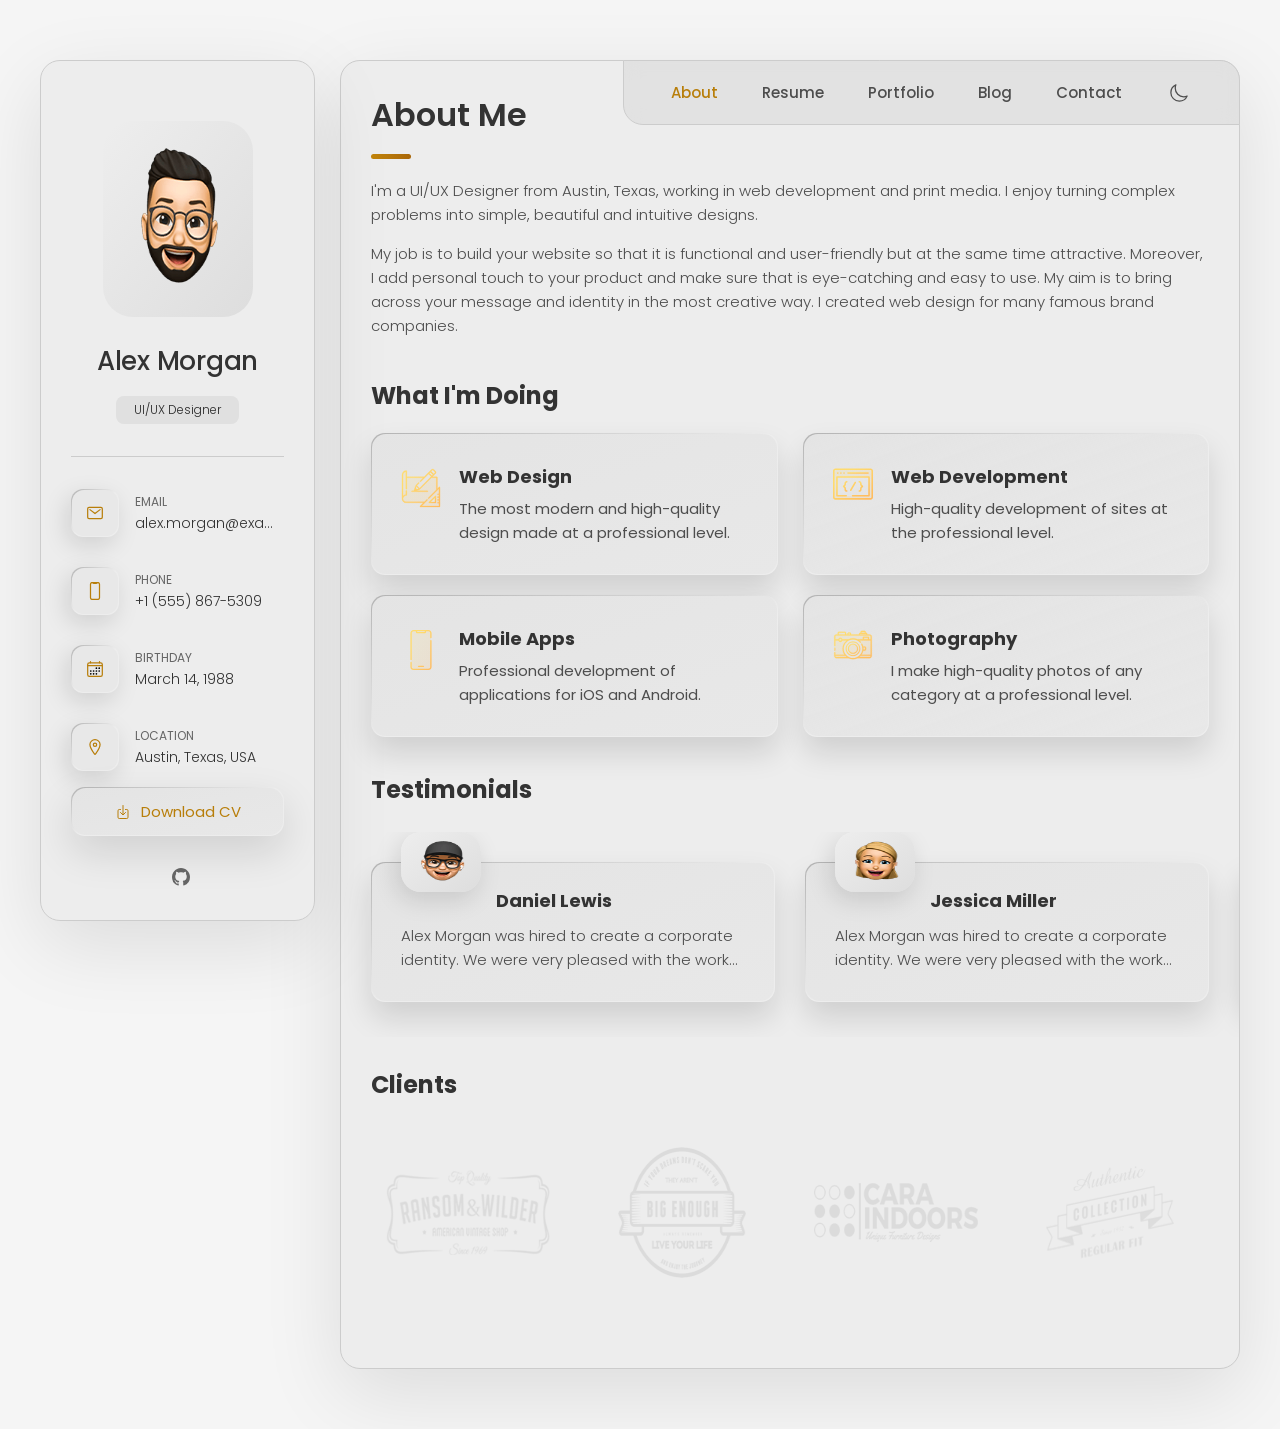
==== index.html @ c0858f61 "Merge remote-tracking branch 'origin/main' into integrate-30 # Conflicts: #	index.html" ====
<!DOCTYPE html>
<html lang="en">

<head>
  <meta charset="UTF-8">
  <meta http-equiv="X-UA-Compatible" content="IE=edge">
  <meta name="viewport" content="width=device-width, initial-scale=1.0">
  <title>Alex Morgan — UI/UX Designer | Portfolio</title>

  <!-- SEO -->
  <meta name="description" content="Alex Morgan is a UI/UX Designer from Austin, Texas, crafting beautiful, intuitive web experiences and print media.">
  <meta name="author" content="Alex Morgan">
  <link rel="canonical" href="https://specstraai.github.io/vcard-portfolio/">

  <!-- Theme color (dark / light) -->
  <meta name="theme-color" content="#121212" media="(prefers-color-scheme: dark)">
  <meta name="theme-color" content="#f5f5f5" media="(prefers-color-scheme: light)">

  <!-- Open Graph -->
  <meta property="og:type" content="website">
  <meta property="og:url" content="https://specstraai.github.io/vcard-portfolio/">
  <meta property="og:title" content="Alex Morgan — UI/UX Designer | Portfolio">
  <meta property="og:description" content="Alex Morgan is a UI/UX Designer from Austin, Texas, crafting beautiful, intuitive web experiences and print media.">
  <meta property="og:image" content="https://specstraai.github.io/vcard-portfolio/assets/images/my-avatar.png">
  <meta property="og:image:width" content="200">
  <meta property="og:image:height" content="196">

  <!-- Twitter Card -->
  <meta name="twitter:card" content="summary">
  <meta name="twitter:title" content="Alex Morgan — UI/UX Designer | Portfolio">
  <meta name="twitter:description" content="Alex Morgan is a UI/UX Designer from Austin, Texas, crafting beautiful, intuitive web experiences and print media.">
  <meta name="twitter:image" content="https://specstraai.github.io/vcard-portfolio/assets/images/my-avatar.png">

  <!--
    - favicon
  -->
  <link rel="icon" href="./assets/images/logo.svg" type="image/svg+xml">
  <link rel="shortcut icon" href="./assets/images/logo.ico" type="image/x-icon">

  <!--
    - custom css link
  -->
  <link rel="stylesheet" href="./assets/css/style.css">

  <!--
    - google font link
  -->
  <link rel="preconnect" href="https://fonts.googleapis.com">
  <link rel="preconnect" href="https://fonts.gstatic.com" crossorigin>
  <link href="https://fonts.googleapis.com/css2?family=Poppins:wght@300;400;500;600&display=swap" rel="stylesheet">

  <script>
    (function () {
      var stored = localStorage.getItem('theme');
      var theme = stored || (window.matchMedia('(prefers-color-scheme: light)').matches ? 'light' : 'dark');
      if (theme === 'light') document.documentElement.dataset.theme = 'light';
    })();
  </script>

  <!-- JSON-LD Person schema -->
  <script type="application/ld+json">
  {
    "@context": "https://schema.org",
    "@type": "Person",
    "name": "Alex Morgan",
    "jobTitle": "UI/UX Designer",
    "email": "alex.morgan@example.com",
    "telephone": "+15558675309",
    "url": "https://specstraai.github.io/vcard-portfolio/",
    "image": "https://specstraai.github.io/vcard-portfolio/assets/images/my-avatar.png",
    "address": {
      "@type": "PostalAddress",
      "addressLocality": "Austin",
      "addressRegion": "TX",
      "addressCountry": "US"
    }
  }
  </script>
</head>

<body>

  <!--
    - #MAIN
  -->

  <main>

    <!--
      - #SIDEBAR
    -->

    <aside class="sidebar" data-sidebar>

      <div class="sidebar-info">

        <figure class="avatar-box">
          <img src="./assets/images/my-avatar.png" alt="Alex Morgan" width="200" height="196">
        </figure>

        <div class="info-content">
          <h1 class="name" title="Alex Morgan">Alex Morgan</h1>

          <p class="title">UI/UX Designer</p>
        </div>

        <button class="info_more-btn" data-sidebar-btn>
          <span>Show Contacts</span>

          <svg class="icon" viewBox="0 0 512 512" aria-hidden="true" focusable="false"><path fill="none" stroke="currentColor" stroke-linecap="round" stroke-linejoin="round" d="M112 184l144 144 144-144"/></svg>
        </button>

      </div>

      <div class="sidebar-info_more">

        <div class="separator"></div>

        <ul class="contacts-list">

          <li class="contact-item">

            <div class="icon-box">
              <svg class="icon" viewBox="0 0 512 512" aria-hidden="true" focusable="false"><rect x="48" y="96" width="416" height="320" rx="40" ry="40" fill="none" stroke="currentColor" stroke-linecap="round" stroke-linejoin="round"/><path fill="none" stroke="currentColor" stroke-linecap="round" stroke-linejoin="round" d="M112 160l144 112 144-112"/></svg>
            </div>

            <div class="contact-info">
              <p class="contact-title">Email</p>

              <a href="mailto:alex.morgan@example.com" class="contact-link">alex.morgan@example.com</a>
            </div>

          </li>

          <li class="contact-item">

            <div class="icon-box">
              <svg class="icon" viewBox="0 0 512 512" aria-hidden="true" focusable="false"><rect x="128" y="16" width="256" height="480" rx="48" ry="48" fill="none" stroke="currentColor" stroke-linecap="round" stroke-linejoin="round"/><path d="M176 16h24a8 8 0 018 8h0a16 16 0 0016 16h64a16 16 0 0016-16h0a8 8 0 018-8h24" fill="none" stroke="currentColor" stroke-linecap="round" stroke-linejoin="round"/></svg>
            </div>

            <div class="contact-info">
              <p class="contact-title">Phone</p>

              <a href="tel:+15558675309" class="contact-link">+1 (555) 867-5309</a>
            </div>

          </li>

          <li class="contact-item">

            <div class="icon-box">
              <svg class="icon" viewBox="0 0 512 512" aria-hidden="true" focusable="false"><rect fill="none" stroke="currentColor" stroke-linejoin="round" x="48" y="80" width="416" height="384" rx="48"/><circle cx="296" cy="232" r="24"/><circle cx="376" cy="232" r="24"/><circle cx="296" cy="312" r="24"/><circle cx="376" cy="312" r="24"/><circle cx="136" cy="312" r="24"/><circle cx="216" cy="312" r="24"/><circle cx="136" cy="392" r="24"/><circle cx="216" cy="392" r="24"/><circle cx="296" cy="392" r="24"/><path fill="none" stroke="currentColor" stroke-linejoin="round" stroke-linecap="round" d="M128 48v32M384 48v32"/><path fill="none" stroke="currentColor" stroke-linejoin="round" d="M464 160H48"/></svg>
            </div>

            <div class="contact-info">
              <p class="contact-title">Birthday</p>

              <time datetime="1988-03-14">March 14, 1988</time>
            </div>

          </li>

          <li class="contact-item">

            <div class="icon-box">
              <svg class="icon" viewBox="0 0 512 512" aria-hidden="true" focusable="false"><path d="M256 48c-79.5 0-144 61.39-144 137 0 87 96 224.87 131.25 272.49a15.77 15.77 0 0025.5 0C304 409.89 400 272.07 400 185c0-75.61-64.5-137-144-137z" fill="none" stroke="currentColor" stroke-linecap="round" stroke-linejoin="round"/><circle cx="256" cy="192" r="48" fill="none" stroke="currentColor" stroke-linecap="round" stroke-linejoin="round"/></svg>
            </div>

            <div class="contact-info">
              <p class="contact-title">Location</p>

              <address>Austin, Texas, USA</address>
            </div>

          </li>

        </ul>

        <a href="assets/cv.pdf" download class="cv-btn">
          <svg class="icon" viewBox="0 0 512 512" aria-hidden="true" focusable="false"><path d="M336 176h40a40 40 0 0140 40v208a40 40 0 01-40 40H136a40 40 0 01-40-40V216a40 40 0 0140-40h40" fill="none" stroke="currentColor" stroke-linecap="round" stroke-linejoin="round"/><path fill="none" stroke="currentColor" stroke-linecap="round" stroke-linejoin="round" d="M176 272l80 80 80-80M256 48v288"/></svg>
          <span>Download CV</span>
        </a>

        <div class="separator"></div>

        <ul class="social-list">

          <li class="social-item">
            <a href="https://github.com/SpecstraAI" class="social-link"
               aria-label="GitHub" target="_blank" rel="noopener noreferrer">
              <svg class="icon" viewBox="0 0 16 16" aria-hidden="true" focusable="false"><path fill="currentColor" d="M8 0c4.42 0 8 3.58 8 8a8.013 8.013 0 0 1-5.45 7.59c-.4.08-.55-.17-.55-.38 0-.27.01-1.13.01-2.2 0-.75-.25-1.23-.54-1.48 1.78-.2 3.65-.88 3.65-3.95 0-.88-.31-1.59-.82-2.15.08-.2.36-1.02-.08-2.12 0 0-.67-.22-2.2.82-.64-.18-1.32-.27-2-.27-.68 0-1.36.09-2 .27-1.53-1.03-2.2-.82-2.2-.82-.44 1.1-.16 1.92-.08 2.12-.51.56-.82 1.28-.82 2.15 0 3.06 1.86 3.75 3.64 3.95-.23.2-.44.55-.51 1.07-.46.21-1.61.55-2.33-.66-.15-.24-.6-.83-1.23-.82-.67.01-.27.38.01.53.34.19.73.9.82 1.13.16.45.68 1.31 2.69.94 0 .67.01 1.3.01 1.49 0 .21-.15.45-.55.38A7.995 7.995 0 0 1 0 8c0-4.42 3.58-8 8-8Z"/></svg>
            </a>
          </li>

        </ul>

      </div>

    </aside>





    <!--
      - #main-content
    -->

    <div class="main-content">

      <!--
        - #NAVBAR
      -->

      <nav class="navbar">

        <ul class="navbar-list">

          <li class="navbar-item">
            <button class="navbar-link  active" data-nav-link>About</button>
          </li>

          <li class="navbar-item">
            <button class="navbar-link" data-nav-link>Resume</button>
          </li>

          <li class="navbar-item">
            <button class="navbar-link" data-nav-link>Portfolio</button>
          </li>

          <li class="navbar-item">
            <button class="navbar-link" data-nav-link>Blog</button>
          </li>

          <li class="navbar-item">
            <button class="navbar-link" data-nav-link>Contact</button>
          </li>

          <li class="navbar-item">
            <button class="theme-btn" data-theme-btn aria-label="Toggle light/dark theme">
              <svg class="icon theme-icon theme-icon--sun" viewBox="0 0 512 512" aria-hidden="true" focusable="false"><path fill="none" stroke="currentColor" stroke-linecap="round" stroke-miterlimit="10" d="M256 48v48M256 416v48M403.08 108.92l-33.94 33.94M142.86 369.14l-33.94 33.94M464 256h-48M96 256H48M403.08 403.08l-33.94-33.94M142.86 142.86l-33.94-33.94"/><circle cx="256" cy="256" r="80" fill="none" stroke="currentColor" stroke-linecap="round" stroke-miterlimit="10"/></svg>
              <svg class="icon theme-icon theme-icon--moon" viewBox="0 0 512 512" aria-hidden="true" focusable="false"><path d="M160 136c0-30.62 4.51-61.61 16-88C99.57 81.27 48 159.32 48 248c0 119.29 96.71 216 216 216 88.68 0 166.73-51.57 200-128-26.39 11.49-57.38 16-88 16-119.29 0-216-96.71-216-216z" fill="none" stroke="currentColor" stroke-linecap="round" stroke-linejoin="round"/></svg>
            </button>
          </li>

        </ul>

      </nav>





      <!--
        - #ABOUT
      -->

      <article class="about  active" data-page="about">

        <header>
          <h2 class="h2 article-title">About me</h2>
        </header>

        <section class="about-text">
          <p>
            I'm a UI/UX Designer from Austin, Texas, working in web development and print media.
            I enjoy
            turning complex problems into simple, beautiful and intuitive designs.
          </p>

          <p>
            My job is to build your website so that it is functional and user-friendly but at the same time attractive.
            Moreover, I
            add personal touch to your product and make sure that is eye-catching and easy to use. My aim is to bring
            across your
            message and identity in the most creative way. I created web design for many famous brand companies.
          </p>
        </section>


        <!--
          - service
        -->

        <section class="service">

          <h3 class="h3 service-title">What i'm doing</h3>

          <ul class="service-list">

            <li class="service-item">

              <div class="service-icon-box">
                <img src="./assets/images/icon-design.svg" alt="design icon" width="40" height="40">
              </div>

              <div class="service-content-box">
                <h4 class="h4 service-item-title">Web design</h4>

                <p class="service-item-text">
                  The most modern and high-quality design made at a professional level.
                </p>
              </div>

            </li>

            <li class="service-item">

              <div class="service-icon-box">
                <img src="./assets/images/icon-dev.svg" alt="Web development icon" width="40" height="32">
              </div>

              <div class="service-content-box">
                <h4 class="h4 service-item-title">Web development</h4>

                <p class="service-item-text">
                  High-quality development of sites at the professional level.
                </p>
              </div>

            </li>

            <li class="service-item">

              <div class="service-icon-box">
                <img src="./assets/images/icon-app.svg" alt="mobile app icon" width="40" height="40">
              </div>

              <div class="service-content-box">
                <h4 class="h4 service-item-title">Mobile apps</h4>

                <p class="service-item-text">
                  Professional development of applications for iOS and Android.
                </p>
              </div>

            </li>

            <li class="service-item">

              <div class="service-icon-box">
                <img src="./assets/images/icon-photo.svg" alt="camera icon" width="40" height="30">
              </div>

              <div class="service-content-box">
                <h4 class="h4 service-item-title">Photography</h4>

                <p class="service-item-text">
                  I make high-quality photos of any category at a professional level.
                </p>
              </div>

            </li>

          </ul>

        </section>


        <!--
          - testimonials
        -->

        <section class="testimonials">

          <h3 class="h3 testimonials-title">Testimonials</h3>

          <ul class="testimonials-list has-scrollbar">

            <li class="testimonials-item">
              <button type="button" class="content-card" data-testimonials-item>

                <figure class="testimonials-avatar-box">
                  <img src="./assets/images/avatar-1.png" alt="Daniel lewis" width="60" height="60" data-testimonials-avatar>
                </figure>

                <h4 class="h4 testimonials-item-title" data-testimonials-title>Daniel lewis</h4>

                <div class="testimonials-text" data-testimonials-text>
                  <p>
                    Alex Morgan was hired to create a corporate identity. We were very pleased with the work done. She has a
                    lot of experience
                    and is very concerned about the needs of client. Lorem ipsum dolor sit amet, ullamcous cididt
                    consectetur adipiscing
                    elit, seds do et eiusmod tempor incididunt ut laborels dolore magnarels alia.
                  </p>
                </div>

              </button>
            </li>

            <li class="testimonials-item">
              <button type="button" class="content-card" data-testimonials-item>

                <figure class="testimonials-avatar-box">
                  <img src="./assets/images/avatar-2.png" alt="Jessica miller" width="60" height="60" data-testimonials-avatar>
                </figure>

                <h4 class="h4 testimonials-item-title" data-testimonials-title>Jessica miller</h4>

                <div class="testimonials-text" data-testimonials-text>
                  <p>
                    Alex Morgan was hired to create a corporate identity. We were very pleased with the work done. She has a
                    lot of experience
                    and is very concerned about the needs of client. Lorem ipsum dolor sit amet, ullamcous cididt
                    consectetur adipiscing
                    elit, seds do et eiusmod tempor incididunt ut laborels dolore magnarels alia.
                  </p>
                </div>

              </button>
            </li>

            <li class="testimonials-item">
              <button type="button" class="content-card" data-testimonials-item>

                <figure class="testimonials-avatar-box">
                  <img src="./assets/images/avatar-3.png" alt="Emily evans" width="60" height="60" data-testimonials-avatar>
                </figure>

                <h4 class="h4 testimonials-item-title" data-testimonials-title>Emily evans</h4>

                <div class="testimonials-text" data-testimonials-text>
                  <p>
                    Alex Morgan was hired to create a corporate identity. We were very pleased with the work done. She has a
                    lot of experience
                    and is very concerned about the needs of client. Lorem ipsum dolor sit amet, ullamcous cididt
                    consectetur adipiscing
                    elit, seds do et eiusmod tempor incididunt ut laborels dolore magnarels alia.
                  </p>
                </div>

              </button>
            </li>

            <li class="testimonials-item">
              <button type="button" class="content-card" data-testimonials-item>

                <figure class="testimonials-avatar-box">
                  <img src="./assets/images/avatar-4.png" alt="Henry william" width="60" height="60" data-testimonials-avatar>
                </figure>

                <h4 class="h4 testimonials-item-title" data-testimonials-title>Henry william</h4>

                <div class="testimonials-text" data-testimonials-text>
                  <p>
                    Alex Morgan was hired to create a corporate identity. We were very pleased with the work done. She has a
                    lot of experience
                    and is very concerned about the needs of client. Lorem ipsum dolor sit amet, ullamcous cididt
                    consectetur adipiscing
                    elit, seds do et eiusmod tempor incididunt ut laborels dolore magnarels alia.
                  </p>
                </div>

              </button>
            </li>

          </ul>

        </section>


        <!--
          - testimonials modal
        -->

        <div class="modal-container" data-modal-container role="dialog" aria-modal="true" aria-labelledby="modal-label">

          <div class="overlay" data-overlay></div>

          <section class="testimonials-modal">

            <button class="modal-close-btn" data-modal-close-btn aria-label="Close modal">
              <svg class="icon" viewBox="0 0 512 512" aria-hidden="true" focusable="false"><path fill="none" stroke="currentColor" stroke-linecap="round" stroke-linejoin="round" d="M368 368L144 144M368 144L144 368"/></svg>
            </button>

            <div class="modal-img-wrapper">
              <figure class="modal-avatar-box">
                <img src="./assets/images/avatar-1.png" alt="Daniel lewis" width="80" height="80" data-modal-img>
              </figure>

              <img src="./assets/images/icon-quote.svg" alt="quote icon" width="34" height="23">
            </div>

            <div class="modal-content">

              <h4 class="h3 modal-title" id="modal-label" data-modal-title>Daniel lewis</h4>

              <time datetime="2021-06-14">14 June, 2021</time>

              <div data-modal-text>
                <p>
                  Alex Morgan was hired to create a corporate identity. We were very pleased with the work done. She has a
                  lot of experience
                  and is very concerned about the needs of client. Lorem ipsum dolor sit amet, ullamcous cididt
                  consectetur adipiscing
                  elit, seds do et eiusmod tempor incididunt ut laborels dolore magnarels alia.
                </p>
              </div>

            </div>

          </section>

        </div>


        <!--
          - clients
        -->

        <section class="clients">

          <h3 class="h3 clients-title">Clients</h3>

          <ul class="clients-list has-scrollbar">

            <li class="clients-item">
              <img src="./assets/images/logo-1-color.png" alt="" aria-hidden="true" width="209" height="131">
            </li>

            <li class="clients-item">
              <img src="./assets/images/logo-2-color.png" alt="" aria-hidden="true" width="209" height="131">
            </li>

            <li class="clients-item">
              <img src="./assets/images/logo-3-color.png" alt="" aria-hidden="true" width="209" height="131">
            </li>

            <li class="clients-item">
              <img src="./assets/images/logo-4-color.png" alt="" aria-hidden="true" width="209" height="131">
            </li>

            <li class="clients-item">
              <img src="./assets/images/logo-5-color.png" alt="" aria-hidden="true" width="209" height="131">
            </li>

            <li class="clients-item">
              <img src="./assets/images/logo-6-color.png" alt="" aria-hidden="true" width="209" height="131">
            </li>

          </ul>

        </section>

      </article>





      <!--
        - #RESUME
      -->

      <article class="resume" data-page="resume">

        <header>
          <h2 class="h2 article-title">Resume</h2>
        </header>

        <section class="timeline">

          <div class="title-wrapper">
            <div class="icon-box">
              <svg class="icon" viewBox="0 0 512 512" aria-hidden="true" focusable="false"><path d="M256 160c16-63.16 76.43-95.41 208-96a15.94 15.94 0 0116 16v288a16 16 0 01-16 16c-128 0-177.45 25.81-208 64-30.37-38-80-64-208-64-9.88 0-16-8.05-16-17.93V80a15.94 15.94 0 0116-16c131.57.59 192 32.84 208 96zM256 160v288" fill="none" stroke="currentColor" stroke-linecap="round" stroke-linejoin="round"/></svg>
            </div>

            <h3 class="h3">Education</h3>
          </div>

          <ol class="timeline-list">

            <li class="timeline-item">

              <h4 class="h4 timeline-item-title">University school of the arts</h4>

              <span>2007 — 2008</span>

              <p class="timeline-text">
                Nemo enims ipsam voluptatem, blanditiis praesentium voluptum delenit atque corrupti, quos dolores et
                quas molestias
                exceptur.
              </p>

            </li>

            <li class="timeline-item">

              <h4 class="h4 timeline-item-title">New york academy of art</h4>

              <span>2006 — 2007</span>

              <p class="timeline-text">
                Ratione voluptatem sequi nesciunt, facere quisquams facere menda ossimus, omnis voluptas assumenda est
                omnis..
              </p>

            </li>

            <li class="timeline-item">

              <h4 class="h4 timeline-item-title">High school of art and design</h4>

              <span>2002 — 2004</span>

              <p class="timeline-text">
                Duis aute irure dolor in reprehenderit in voluptate, quila voluptas mag odit aut fugit, sed consequuntur
                magni dolores
                eos.
              </p>

            </li>

          </ol>

        </section>

        <section class="timeline">

          <div class="title-wrapper">
            <div class="icon-box">
              <svg class="icon" viewBox="0 0 512 512" aria-hidden="true" focusable="false"><path d="M256 160c16-63.16 76.43-95.41 208-96a15.94 15.94 0 0116 16v288a16 16 0 01-16 16c-128 0-177.45 25.81-208 64-30.37-38-80-64-208-64-9.88 0-16-8.05-16-17.93V80a15.94 15.94 0 0116-16c131.57.59 192 32.84 208 96zM256 160v288" fill="none" stroke="currentColor" stroke-linecap="round" stroke-linejoin="round"/></svg>
            </div>

            <h3 class="h3">Experience</h3>
          </div>

          <ol class="timeline-list">

            <li class="timeline-item">

              <h4 class="h4 timeline-item-title">Creative director</h4>

              <span>2015 — Present</span>

              <p class="timeline-text">
                Nemo enim ipsam voluptatem blanditiis praesentium voluptum delenit atque corrupti, quos dolores et qvuas
                molestias
                exceptur.
              </p>

            </li>

            <li class="timeline-item">

              <h4 class="h4 timeline-item-title">Art director</h4>

              <span>2013 — 2015</span>

              <p class="timeline-text">
                Nemo enims ipsam voluptatem, blanditiis praesentium voluptum delenit atque corrupti, quos dolores et
                quas molestias
                exceptur.
              </p>

            </li>

            <li class="timeline-item">

              <h4 class="h4 timeline-item-title">Web designer</h4>

              <span>2010 — 2013</span>

              <p class="timeline-text">
                Nemo enims ipsam voluptatem, blanditiis praesentium voluptum delenit atque corrupti, quos dolores et
                quas molestias
                exceptur.
              </p>

            </li>

          </ol>

        </section>

        <section class="skill">

          <h3 class="h3 skills-title">My skills</h3>

          <ul class="skills-list content-card">

            <li class="skills-item">

              <div class="title-wrapper">
                <h5 class="h5">Web design</h5>
                <data value="80">80%</data>
              </div>

              <div class="skill-progress-bg">
                <div class="skill-progress-fill" style="width: 80%;"></div>
              </div>

            </li>

            <li class="skills-item">

              <div class="title-wrapper">
                <h5 class="h5">Graphic design</h5>
                <data value="70">70%</data>
              </div>

              <div class="skill-progress-bg">
                <div class="skill-progress-fill" style="width: 70%;"></div>
              </div>

            </li>

            <li class="skills-item">

              <div class="title-wrapper">
                <h5 class="h5">Branding</h5>
                <data value="90">90%</data>
              </div>

              <div class="skill-progress-bg">
                <div class="skill-progress-fill" style="width: 90%;"></div>
              </div>

            </li>

            <li class="skills-item">

              <div class="title-wrapper">
                <h5 class="h5">WordPress</h5>
                <data value="50">50%</data>
              </div>

              <div class="skill-progress-bg">
                <div class="skill-progress-fill" style="width: 50%;"></div>
              </div>

            </li>

          </ul>

        </section>

      </article>





      <!--
        - #PORTFOLIO
      -->

      <article class="portfolio" data-page="portfolio">

        <header>
          <h2 class="h2 article-title">Portfolio</h2>
        </header>

        <section class="projects">

          <ul class="filter-list">

            <li class="filter-item">
              <button class="active" data-filter-btn>All</button>
            </li>

            <li class="filter-item">
              <button data-filter-btn>Web design</button>
            </li>

            <li class="filter-item">
              <button data-filter-btn>Applications</button>
            </li>

            <li class="filter-item">
              <button data-filter-btn>Web development</button>
            </li>

          </ul>

          <div class="filter-select-box">

            <button class="filter-select" data-select>

              <div class="select-value" data-selecct-value>Select category</div>

              <div class="select-icon">
                <svg class="icon" viewBox="0 0 512 512" aria-hidden="true" focusable="false"><path fill="none" stroke="currentColor" stroke-linecap="round" stroke-linejoin="round" d="M112 184l144 144 144-144"/></svg>
              </div>

            </button>

            <ul class="select-list">

              <li class="select-item">
                <button data-select-item>All</button>
              </li>

              <li class="select-item">
                <button data-select-item>Web design</button>
              </li>

              <li class="select-item">
                <button data-select-item>Applications</button>
              </li>

              <li class="select-item">
                <button data-select-item>Web development</button>
              </li>

            </ul>

          </div>

          <ul class="project-list">

            <li class="project-item  active" data-filter-item data-category="web development">
              <a href="./assets/images/project-1.jpg" target="_blank" rel="noopener noreferrer">

                <figure class="project-img">
                  <div class="project-item-icon-box">
                    <svg class="icon" viewBox="0 0 512 512" aria-hidden="true" focusable="false"><path d="M255.66 112c-77.94 0-157.89 45.11-220.83 135.33a16 16 0 00-.27 17.77C82.92 340.8 161.8 400 255.66 400c92.84 0 173.34-59.38 221.79-135.25a16.14 16.14 0 000-17.47C428.89 172.28 347.8 112 255.66 112z" fill="none" stroke="currentColor" stroke-linecap="round" stroke-linejoin="round"/><circle cx="256" cy="256" r="80" fill="none" stroke="currentColor" stroke-miterlimit="10"/></svg>
                  </div>

                  <picture>
                    <source srcset="./assets/images/project-1.webp" type="image/webp">
                    <img src="./assets/images/project-1.jpg" alt="Finance" width="600" height="451" loading="lazy">
                  </picture>
                </figure>

                <h3 class="project-title">Finance</h3>

                <p class="project-category">Web development</p>

              </a>
            </li>

            <li class="project-item  active" data-filter-item data-category="web development">
              <a href="./assets/images/project-2.png" target="_blank" rel="noopener noreferrer">

                <figure class="project-img">
                  <div class="project-item-icon-box">
                    <svg class="icon" viewBox="0 0 512 512" aria-hidden="true" focusable="false"><path d="M255.66 112c-77.94 0-157.89 45.11-220.83 135.33a16 16 0 00-.27 17.77C82.92 340.8 161.8 400 255.66 400c92.84 0 173.34-59.38 221.79-135.25a16.14 16.14 0 000-17.47C428.89 172.28 347.8 112 255.66 112z" fill="none" stroke="currentColor" stroke-linecap="round" stroke-linejoin="round"/><circle cx="256" cy="256" r="80" fill="none" stroke="currentColor" stroke-miterlimit="10"/></svg>
                  </div>

                  <picture>
                    <source srcset="./assets/images/project-2.webp" type="image/webp">
                    <img src="./assets/images/project-2.png" alt="Orizon" width="600" height="450" loading="lazy">
                  </picture>
                </figure>

                <h3 class="project-title">Orizon</h3>

                <p class="project-category">Web development</p>

              </a>
            </li>

            <li class="project-item  active" data-filter-item data-category="web design">
              <a href="./assets/images/project-3.jpg" target="_blank" rel="noopener noreferrer">

                <figure class="project-img">
                  <div class="project-item-icon-box">
                    <svg class="icon" viewBox="0 0 512 512" aria-hidden="true" focusable="false"><path d="M255.66 112c-77.94 0-157.89 45.11-220.83 135.33a16 16 0 00-.27 17.77C82.92 340.8 161.8 400 255.66 400c92.84 0 173.34-59.38 221.79-135.25a16.14 16.14 0 000-17.47C428.89 172.28 347.8 112 255.66 112z" fill="none" stroke="currentColor" stroke-linecap="round" stroke-linejoin="round"/><circle cx="256" cy="256" r="80" fill="none" stroke="currentColor" stroke-miterlimit="10"/></svg>
                  </div>

                  <picture>
                    <source srcset="./assets/images/project-3.webp" type="image/webp">
                    <img src="./assets/images/project-3.jpg" alt="Fundo" width="600" height="451" loading="lazy">
                  </picture>
                </figure>

                <h3 class="project-title">Fundo</h3>

                <p class="project-category">Web design</p>

              </a>
            </li>

            <li class="project-item  active" data-filter-item data-category="applications">
              <a href="./assets/images/project-4.png" target="_blank" rel="noopener noreferrer">

                <figure class="project-img">
                  <div class="project-item-icon-box">
                    <svg class="icon" viewBox="0 0 512 512" aria-hidden="true" focusable="false"><path d="M255.66 112c-77.94 0-157.89 45.11-220.83 135.33a16 16 0 00-.27 17.77C82.92 340.8 161.8 400 255.66 400c92.84 0 173.34-59.38 221.79-135.25a16.14 16.14 0 000-17.47C428.89 172.28 347.8 112 255.66 112z" fill="none" stroke="currentColor" stroke-linecap="round" stroke-linejoin="round"/><circle cx="256" cy="256" r="80" fill="none" stroke="currentColor" stroke-miterlimit="10"/></svg>
                  </div>

                  <picture>
                    <source srcset="./assets/images/project-4.webp" type="image/webp">
                    <img src="./assets/images/project-4.png" alt="Brawlhalla" width="600" height="450" loading="lazy">
                  </picture>
                </figure>

                <h3 class="project-title">Brawlhalla</h3>

                <p class="project-category">Applications</p>

              </a>
            </li>

            <li class="project-item  active" data-filter-item data-category="web design">
              <a href="./assets/images/project-5.png" target="_blank" rel="noopener noreferrer">

                <figure class="project-img">
                  <div class="project-item-icon-box">
                    <svg class="icon" viewBox="0 0 512 512" aria-hidden="true" focusable="false"><path d="M255.66 112c-77.94 0-157.89 45.11-220.83 135.33a16 16 0 00-.27 17.77C82.92 340.8 161.8 400 255.66 400c92.84 0 173.34-59.38 221.79-135.25a16.14 16.14 0 000-17.47C428.89 172.28 347.8 112 255.66 112z" fill="none" stroke="currentColor" stroke-linecap="round" stroke-linejoin="round"/><circle cx="256" cy="256" r="80" fill="none" stroke="currentColor" stroke-miterlimit="10"/></svg>
                  </div>

                  <picture>
                    <source srcset="./assets/images/project-5.webp" type="image/webp">
                    <img src="./assets/images/project-5.png" alt="DSM." width="600" height="450" loading="lazy">
                  </picture>
                </figure>

                <h3 class="project-title">DSM.</h3>

                <p class="project-category">Web design</p>

              </a>
            </li>

            <li class="project-item  active" data-filter-item data-category="web design">
              <a href="./assets/images/project-6.png" target="_blank" rel="noopener noreferrer">

                <figure class="project-img">
                  <div class="project-item-icon-box">
                    <svg class="icon" viewBox="0 0 512 512" aria-hidden="true" focusable="false"><path d="M255.66 112c-77.94 0-157.89 45.11-220.83 135.33a16 16 0 00-.27 17.77C82.92 340.8 161.8 400 255.66 400c92.84 0 173.34-59.38 221.79-135.25a16.14 16.14 0 000-17.47C428.89 172.28 347.8 112 255.66 112z" fill="none" stroke="currentColor" stroke-linecap="round" stroke-linejoin="round"/><circle cx="256" cy="256" r="80" fill="none" stroke="currentColor" stroke-miterlimit="10"/></svg>
                  </div>

                  <picture>
                    <source srcset="./assets/images/project-6.webp" type="image/webp">
                    <img src="./assets/images/project-6.png" alt="MetaSpark" width="600" height="450" loading="lazy">
                  </picture>
                </figure>

                <h3 class="project-title">MetaSpark</h3>

                <p class="project-category">Web design</p>

              </a>
            </li>

            <li class="project-item  active" data-filter-item data-category="web development">
              <a href="./assets/images/project-7.png" target="_blank" rel="noopener noreferrer">

                <figure class="project-img">
                  <div class="project-item-icon-box">
                    <svg class="icon" viewBox="0 0 512 512" aria-hidden="true" focusable="false"><path d="M255.66 112c-77.94 0-157.89 45.11-220.83 135.33a16 16 0 00-.27 17.77C82.92 340.8 161.8 400 255.66 400c92.84 0 173.34-59.38 221.79-135.25a16.14 16.14 0 000-17.47C428.89 172.28 347.8 112 255.66 112z" fill="none" stroke="currentColor" stroke-linecap="round" stroke-linejoin="round"/><circle cx="256" cy="256" r="80" fill="none" stroke="currentColor" stroke-miterlimit="10"/></svg>
                  </div>

                  <picture>
                    <source srcset="./assets/images/project-7.webp" type="image/webp">
                    <img src="./assets/images/project-7.png" alt="Summary" width="600" height="450" loading="lazy">
                  </picture>
                </figure>

                <h3 class="project-title">Summary</h3>

                <p class="project-category">Web development</p>

              </a>
            </li>

            <li class="project-item  active" data-filter-item data-category="applications">
              <a href="./assets/images/project-8.jpg" target="_blank" rel="noopener noreferrer">

                <figure class="project-img">
                  <div class="project-item-icon-box">
                    <svg class="icon" viewBox="0 0 512 512" aria-hidden="true" focusable="false"><path d="M255.66 112c-77.94 0-157.89 45.11-220.83 135.33a16 16 0 00-.27 17.77C82.92 340.8 161.8 400 255.66 400c92.84 0 173.34-59.38 221.79-135.25a16.14 16.14 0 000-17.47C428.89 172.28 347.8 112 255.66 112z" fill="none" stroke="currentColor" stroke-linecap="round" stroke-linejoin="round"/><circle cx="256" cy="256" r="80" fill="none" stroke="currentColor" stroke-miterlimit="10"/></svg>
                  </div>

                  <picture>
                    <source srcset="./assets/images/project-8.webp" type="image/webp">
                    <img src="./assets/images/project-8.jpg" alt="Task Manager" width="600" height="451" loading="lazy">
                  </picture>
                </figure>

                <h3 class="project-title">Task Manager</h3>

                <p class="project-category">Applications</p>

              </a>
            </li>

            <li class="project-item  active" data-filter-item data-category="web development">
              <a href="./assets/images/project-9.png" target="_blank" rel="noopener noreferrer">

                <figure class="project-img">
                  <div class="project-item-icon-box">
                    <svg class="icon" viewBox="0 0 512 512" aria-hidden="true" focusable="false"><path d="M255.66 112c-77.94 0-157.89 45.11-220.83 135.33a16 16 0 00-.27 17.77C82.92 340.8 161.8 400 255.66 400c92.84 0 173.34-59.38 221.79-135.25a16.14 16.14 0 000-17.47C428.89 172.28 347.8 112 255.66 112z" fill="none" stroke="currentColor" stroke-linecap="round" stroke-linejoin="round"/><circle cx="256" cy="256" r="80" fill="none" stroke="currentColor" stroke-miterlimit="10"/></svg>
                  </div>

                  <picture>
                    <source srcset="./assets/images/project-9.webp" type="image/webp">
                    <img src="./assets/images/project-9.png" alt="Arrival" width="600" height="450" loading="lazy">
                  </picture>
                </figure>

                <h3 class="project-title">Arrival</h3>

                <p class="project-category">Web development</p>

              </a>
            </li>

          </ul>

        </section>

      </article>





      <!--
        - #BLOG
      -->

      <article class="blog" data-page="blog">

        <header>
          <h2 class="h2 article-title">Blog</h2>
        </header>

        <section class="blog-posts">

          <ul class="blog-posts-list">

            <li class="blog-post-item">
              <div class="blog-card">

                <figure class="blog-banner-box">
                  <picture>
                  <source srcset="./assets/images/blog-1.webp" type="image/webp">
                  <img src="./assets/images/blog-1.jpg" alt="Design conferences in 2022" width="601" height="401" loading="lazy">
                </picture>
                </figure>

                <div class="blog-content">

                  <div class="blog-meta">
                    <p class="blog-category">Design</p>

                    <span class="dot"></span>

                    <time datetime="2022-02-23">Fab 23, 2022</time>
                  </div>

                  <h3 class="h3 blog-item-title">Design conferences in 2022</h3>

                  <p class="blog-text">
                    Veritatis et quasi architecto beatae vitae dicta sunt, explicabo.
                  </p>

                </div>

              </div>
            </li>

            <li class="blog-post-item">
              <div class="blog-card">

                <figure class="blog-banner-box">
                  <picture>
                  <source srcset="./assets/images/blog-2.webp" type="image/webp">
                  <img src="./assets/images/blog-2.jpg" alt="Best fonts every designer" width="601" height="401" loading="lazy">
                </picture>
                </figure>

                <div class="blog-content">

                  <div class="blog-meta">
                    <p class="blog-category">Design</p>

                    <span class="dot"></span>

                    <time datetime="2022-02-23">Fab 23, 2022</time>
                  </div>

                  <h3 class="h3 blog-item-title">Best fonts every designer</h3>

                  <p class="blog-text">
                    Sed ut perspiciatis, nam libero tempore, cum soluta nobis est eligendi.
                  </p>

                </div>

              </div>
            </li>

            <li class="blog-post-item">
              <div class="blog-card">

                <figure class="blog-banner-box">
                  <picture>
                  <source srcset="./assets/images/blog-3.webp" type="image/webp">
                  <img src="./assets/images/blog-3.jpg" alt="Design digest #80" width="601" height="401" loading="lazy">
                </picture>
                </figure>

                <div class="blog-content">

                  <div class="blog-meta">
                    <p class="blog-category">Design</p>

                    <span class="dot"></span>

                    <time datetime="2022-02-23">Fab 23, 2022</time>
                  </div>

                  <h3 class="h3 blog-item-title">Design digest #80</h3>

                  <p class="blog-text">
                    Excepteur sint occaecat cupidatat no proident, quis nostrum exercitationem ullam corporis suscipit.
                  </p>

                </div>

              </div>
            </li>

            <li class="blog-post-item">
              <div class="blog-card">

                <figure class="blog-banner-box">
                  <picture>
                  <source srcset="./assets/images/blog-4.webp" type="image/webp">
                  <img src="./assets/images/blog-4.jpg" alt="UI interactions of the week" width="601" height="401" loading="lazy">
                </picture>
                </figure>

                <div class="blog-content">

                  <div class="blog-meta">
                    <p class="blog-category">Design</p>

                    <span class="dot"></span>

                    <time datetime="2022-02-23">Fab 23, 2022</time>
                  </div>

                  <h3 class="h3 blog-item-title">UI interactions of the week</h3>

                  <p class="blog-text">
                    Enim ad minim veniam, consectetur adipiscing elit, quis nostrud exercitation ullamco laboris nisi.
                  </p>

                </div>

              </div>
            </li>

            <li class="blog-post-item">
              <div class="blog-card">

                <figure class="blog-banner-box">
                  <picture>
                  <source srcset="./assets/images/blog-5.webp" type="image/webp">
                  <img src="./assets/images/blog-5.jpg" alt="The forgotten art of spacing" width="600" height="391" loading="lazy">
                </picture>
                </figure>

                <div class="blog-content">

                  <div class="blog-meta">
                    <p class="blog-category">Design</p>

                    <span class="dot"></span>

                    <time datetime="2022-02-23">Fab 23, 2022</time>
                  </div>

                  <h3 class="h3 blog-item-title">The forgotten art of spacing</h3>

                  <p class="blog-text">
                    Maxime placeat, sed do eiusmod tempor incididunt ut labore et dolore magna aliqua.
                  </p>

                </div>

              </div>
            </li>

            <li class="blog-post-item">
              <div class="blog-card">

                <figure class="blog-banner-box">
                  <picture>
                  <source srcset="./assets/images/blog-6.webp" type="image/webp">
                  <img src="./assets/images/blog-6.jpg" alt="Design digest #79" width="600" height="394" loading="lazy">
                </picture>
                </figure>

                <div class="blog-content">

                  <div class="blog-meta">
                    <p class="blog-category">Design</p>

                    <span class="dot"></span>

                    <time datetime="2022-02-23">Fab 23, 2022</time>
                  </div>

                  <h3 class="h3 blog-item-title">Design digest #79</h3>

                  <p class="blog-text">
                    Optio cumque nihil impedit uo minus quod maxime placeat, velit esse cillum.
                  </p>

                </div>

              </div>
            </li>

          </ul>

        </section>

      </article>





      <!--
        - #CONTACT
      -->

      <article class="contact" data-page="contact">

        <header>
          <h2 class="h2 article-title">Contact</h2>
        </header>

        <section class="mapbox" data-mapbox>
          <figure>
            <iframe
              src="https://www.google.com/maps?q=Austin%2C%20Texas%2C%20USA&output=embed"
              width="400" height="300" loading="lazy"></iframe>
          </figure>
        </section>

        <section class="contact-form">

          <h3 class="h3 form-title">Contact Form</h3>

          <form action="https://api.web3forms.com/submit" class="form" data-form>

            <!-- Replace YOUR_ACCESS_KEY with your Web3Forms access key from https://web3forms.com -->
            <input type="hidden" name="access_key" value="YOUR_ACCESS_KEY">

            <div class="input-wrapper">
              <input type="text" name="fullname" class="form-input" placeholder="Full name" required data-form-input>

              <input type="email" name="email" class="form-input" placeholder="Email address" required data-form-input>
            </div>

            <textarea name="message" class="form-input" placeholder="Your Message" required data-form-input></textarea>

            <button class="form-btn" type="submit" disabled data-form-btn>
              <svg class="icon" viewBox="0 0 512 512" aria-hidden="true" focusable="false"><path d="M473 39.05a24 24 0 00-25.5-5.46L47.47 185h-.08a24 24 0 001 45.16l.41.13 137.3 58.63a16 16 0 0015.54-3.59L422 80a7.07 7.07 0 0110 10L226.66 310.26a16 16 0 00-3.59 15.54l58.65 137.38c.06.2.12.38.19.57 3.2 9.27 11.3 15.81 21.09 16.25h1a24.63 24.63 0 0023-15.46L478.39 64.62A24 24 0 00473 39.05z" fill="currentColor"/></svg>
              <span>Send Message</span>
            </button>

          </form>

          <p class="form-status" data-form-status></p>

        </section>

      </article>

    </div>

  </main>






  <!--
    - custom js link
  -->
  <script src="./assets/js/script.js"></script>



</body>

</html>
---- assets/css/style.css ----
/*-----------------------------------*\
  #style.css
\*-----------------------------------*/


/**
 * copyright 2022 @codewithsadee
 */





/*-----------------------------------*\
  #CUSTOM PROPERTY
\*-----------------------------------*/

:root {

  /**
   * colors
   */

  /* gradient */

  --bg-gradient-onyx: linear-gradient(
    to bottom right, 
    hsl(240, 1%, 25%) 3%, 
    hsl(0, 0%, 19%) 97%
  );
  --bg-gradient-jet: linear-gradient(
    to bottom right, 
    hsla(240, 1%, 18%, 0.251) 0%, 
    hsla(240, 2%, 11%, 0) 100%
  ), hsl(240, 2%, 13%);
  --bg-gradient-yellow-1: linear-gradient(
    to bottom right, 
    hsl(45, 100%, 71%) 0%, 
    hsla(36, 100%, 69%, 0) 50%
  );
  --bg-gradient-yellow-2: linear-gradient(
    135deg, 
    hsla(45, 100%, 71%, 0.251) 0%, 
    hsla(35, 100%, 68%, 0) 59.86%
  ), hsl(240, 2%, 13%);
  --border-gradient-onyx: linear-gradient(
    to bottom right, 
    hsl(0, 0%, 25%) 0%, 
    hsla(0, 0%, 25%, 0) 50%
  );
  --text-gradient-yellow: linear-gradient(
    to right, 
    hsl(45, 100%, 72%), 
    hsl(35, 100%, 68%)
  );

  /* solid */

  --jet: hsl(0, 0%, 22%);
  --onyx: hsl(240, 1%, 17%);
  --eerie-black-1: hsl(240, 2%, 13%);
  --eerie-black-2: hsl(240, 2%, 12%);
  /* dropdown hover surface — promoted so light mode can override */
  --select-hover-bg: hsl(240, 2%, 20%);
  --smoky-black: hsl(0, 0%, 7%);
  --white-1: hsl(0, 0%, 100%);
  --white-2: hsl(0, 0%, 98%);
  --orange-yellow-crayola: hsl(45, 100%, 72%);
  --vegas-gold: hsl(45, 54%, 58%);
  --light-gray: hsl(0, 0%, 84%);
  --light-gray-70: hsla(0, 0%, 84%, 0.7);
  --bittersweet-shimmer: hsl(0, 43%, 51%);

  /**
   * typography
   */

  /* font-family */
  --ff-poppins: 'Poppins', sans-serif;

  /* font-size */
  --fs-1: 24px;
  --fs-2: 18px;
  --fs-3: 17px;
  --fs-4: 16px;
  --fs-5: 15px;
  --fs-6: 14px;
  --fs-7: 13px;
  --fs-8: 11px;

  /* font-weight */
  --fw-300: 300;
  --fw-400: 400;
  --fw-500: 500;
  --fw-600: 600;

  /**
   * shadow
   */
  
  --shadow-1: -4px 8px 24px hsla(0, 0%, 0%, 0.25);
  --shadow-2: 0 16px 30px hsla(0, 0%, 0%, 0.25);
  --shadow-3: 0 16px 40px hsla(0, 0%, 0%, 0.25);
  --shadow-4: 0 25px 50px hsla(0, 0%, 0%, 0.15);
  --shadow-5: 0 24px 80px hsla(0, 0%, 0%, 0.25);

  /**
   * transition
   */

  --transition-1: 0.25s ease;
  --transition-2: 0.5s ease-in-out;

}

[data-theme="light"] {

  /* gradient */

  --bg-gradient-onyx: linear-gradient(
    to bottom right,
    hsl(0, 0%, 93%) 3%,
    hsl(0, 0%, 87%) 97%
  );
  --bg-gradient-jet: linear-gradient(
    to bottom right,
    hsla(0, 0%, 88%, 0.5) 0%,
    hsla(0, 0%, 82%, 0) 100%
  ), hsl(0, 0%, 91%);
  --bg-gradient-yellow-1: linear-gradient(
    to bottom right,
    hsl(40, 90%, 50%) 0%,
    hsla(36, 90%, 48%, 0) 50%
  );
  --bg-gradient-yellow-2: linear-gradient(
    135deg,
    hsla(40, 90%, 50%, 0.25) 0%,
    hsla(35, 90%, 48%, 0) 59.86%
  ), hsl(0, 0%, 91%);
  --border-gradient-onyx: linear-gradient(
    to bottom right,
    hsl(0, 0%, 70%) 0%,
    hsla(0, 0%, 70%, 0) 50%
  );
  --text-gradient-yellow: linear-gradient(
    to right,
    hsl(40, 90%, 40%),
    hsl(35, 90%, 35%)
  );

  /* solid */

  --jet: hsl(0, 0%, 80%);
  --onyx: hsl(0, 0%, 88%);
  --eerie-black-1: hsl(0, 0%, 91%);
  --eerie-black-2: hsl(0, 0%, 93%);
  --select-hover-bg: hsl(0, 0%, 83%);
  --smoky-black: hsl(0, 0%, 96%);
  --white-1: hsl(0, 0%, 15%);
  --white-2: hsl(0, 0%, 20%);
  --orange-yellow-crayola: hsl(40, 90%, 38%);
  --vegas-gold: hsl(40, 60%, 35%);
  --light-gray: hsl(0, 0%, 30%);
  --light-gray-70: hsl(0, 0%, 40%);
  --bittersweet-shimmer: hsl(0, 43%, 40%);

  /* shadow */

  --shadow-1: -4px 8px 24px hsla(0, 0%, 0%, 0.1);
  --shadow-2: 0 16px 30px hsla(0, 0%, 0%, 0.1);
  --shadow-3: 0 16px 40px hsla(0, 0%, 0%, 0.1);
  --shadow-4: 0 25px 50px hsla(0, 0%, 0%, 0.08);
  --shadow-5: 0 24px 80px hsla(0, 0%, 0%, 0.1);

}





/*-----------------------------------*\
  #RESET
\*-----------------------------------*/

*, *::before, *::after {
  margin: 0;
  padding: 0;
  box-sizing: border-box;
}

a { text-decoration: none; }

li { list-style: none; }

img, svg.icon, a, button, time, span { display: block; }

button {
  font: inherit;
  background: none;
  border: none;
  text-align: left;
  cursor: pointer;
}

input, textarea {
  display: block;
  width: 100%;
  background: none;
  font: inherit;
}

::selection {
  background: var(--orange-yellow-crayola);
  color: var(--smoky-black);
}

:focus { outline-color: var(--orange-yellow-crayola); }

html { font-family: var(--ff-poppins); }

body { background: var(--smoky-black); }





/*-----------------------------------*\
  #REUSED STYLE
\*-----------------------------------*/

.sidebar,
article {
  background: var(--eerie-black-2);
  border: 1px solid var(--jet);
  border-radius: 20px;
  padding: 15px;
  box-shadow: var(--shadow-1);
  z-index: 1;
}

.separator {
  width: 100%;
  height: 1px;
  background: var(--jet);
  margin: 16px 0;
}

.icon-box {
  position: relative;
  background: var(--border-gradient-onyx);
  width: 30px;
  height: 30px;
  border-radius: 8px;
  display: flex;
  justify-content: center;
  align-items: center;
  font-size: 16px;
  color: var(--orange-yellow-crayola);
  box-shadow: var(--shadow-1);
  z-index: 1;
}

.icon-box::before {
  content: "";
  position: absolute;
  inset: 1px;
  background: var(--eerie-black-1);
  border-radius: inherit;
  z-index: -1;
}

svg.icon { width: 1em; height: 1em; }
svg.icon [stroke] { stroke-width: var(--icon-stroke-width, 32); }

.theme-icon--moon { display: none; }
:root[data-theme="light"] .theme-icon--sun  { display: none; }
:root[data-theme="light"] .theme-icon--moon { display: block; }

.icon-box svg.icon              { --icon-stroke-width: 35; }
.modal-close-btn svg.icon       { --icon-stroke-width: 50; }
.project-item-icon-box svg.icon { --icon-stroke-width: 50; }

article { display: none; }

article.active {
  display: block;
  animation: fade 0.5s ease backwards;
}

@keyframes fade {
  0% { opacity: 0; }
  100% { opacity: 1; }
}

.h2,
.h3,
.h4,
.h5 {
  color: var(--white-2);
  text-transform: capitalize;
}

.h2 { font-size: var(--fs-1); }

.h3 { font-size: var(--fs-2); }

.h4 { font-size: var(--fs-4); }

.h5 {
  font-size: var(--fs-7);
  font-weight: var(--fw-500);
}

.article-title {
  position: relative;
  padding-bottom: 7px;
}

.article-title::after {
  content: "";
  position: absolute;
  bottom: 0;
  left: 0;
  width: 30px;
  height: 3px;
  background: var(--text-gradient-yellow);
  border-radius: 3px;
}

.has-scrollbar::-webkit-scrollbar {
  width: 5px; /* for vertical scrollbar */
  height: 5px; /* for horizontal scrollbar */
}

.has-scrollbar::-webkit-scrollbar-track {
  background: var(--onyx);
  border-radius: 5px;
}

.has-scrollbar::-webkit-scrollbar-thumb {
  background: var(--orange-yellow-crayola);
  border-radius: 5px;
}

.has-scrollbar::-webkit-scrollbar-button { width: 20px; }

.content-card {
  position: relative;
  background: var(--border-gradient-onyx);
  padding: 15px;
  padding-top: 45px;
  border-radius: 14px;
  box-shadow: var(--shadow-2);
  cursor: pointer;
  z-index: 1;
  width: 100%;
  border: 0;
  font: inherit;
  text-align: left;
}

.content-card::before {
  content: "";
  position: absolute;
  inset: 1px;
  background: var(--bg-gradient-jet);
  border-radius: inherit;
  z-index: -1;
}





/*-----------------------------------*\
  #MAIN
\*-----------------------------------*/

main {
  margin: 15px 12px;
  margin-bottom: 75px;
  min-width: 259px;
}





/*-----------------------------------*\
  #SIDEBAR
\*-----------------------------------*/

.sidebar {
  margin-bottom: 15px;
  max-height: 112px;
  overflow: hidden;
  transition: var(--transition-2);
}

.sidebar.active { max-height: 405px; }

.sidebar-info {
  position: relative;
  display: flex;
  justify-content: flex-start;
  align-items: center;
  gap: 15px;
}

.avatar-box {
  background: var(--bg-gradient-onyx);
  border-radius: 20px;
}

.info-content .name {
  color: var(--white-2);
  font-size: var(--fs-3);
  font-weight: var(--fw-500);
  letter-spacing: -0.25px;
  margin-bottom: 10px;
}

.info-content .title {
  color: var(--white-1);
  background: var(--onyx);
  font-size: var(--fs-8);
  font-weight: var(--fw-300);
  width: max-content;
  padding: 3px 12px;
  border-radius: 8px;
}

.info_more-btn {
  position: absolute;
  top: -15px;
  right: -15px;
  border-radius: 0 15px;
  font-size: 13px;
  color: var(--orange-yellow-crayola);
  background: var(--border-gradient-onyx);
  padding: 10px;
  box-shadow: var(--shadow-2);
  transition: var(--transition-1);
  z-index: 1;
}

.info_more-btn::before {
  content: "";
  position: absolute;
  inset: 1px;
  border-radius: inherit;
  background: var(--bg-gradient-jet);
  transition: var(--transition-1);
  z-index: -1;
}

.info_more-btn:hover,
.info_more-btn:focus { background: var(--bg-gradient-yellow-1); }

.info_more-btn:hover::before,
.info_more-btn:focus::before { background: var(--bg-gradient-yellow-2); }

.info_more-btn span { display: none; }

.sidebar-info_more {
  opacity: 0;
  visibility: hidden;
  transition: var(--transition-2);
}

.sidebar.active .sidebar-info_more {
  opacity: 1;
  visibility: visible;
}

.contacts-list {
  display: grid;
  grid-template-columns: 1fr;
  gap: 16px;
}

.contact-item {
  min-width: 100%;
  display: flex;
  align-items: center;
  gap: 16px;
}

.contact-info {
  max-width: calc(100% - 46px);
  width: calc(100% - 46px);
}

.contact-title {
  color: var(--light-gray-70);
  font-size: var(--fs-8);
  text-transform: uppercase;
  margin-bottom: 2px;
}

.contact-info :is(.contact-link, time, address) {
  color: var(--white-2);
  font-size: var(--fs-7);
}

.contact-info address { font-style: normal; }

.social-list {
  display: flex;
  justify-content: flex-start;
  align-items: center;
  gap: 15px;
  padding-bottom: 4px;
  padding-left: 7px;
}

.social-item .social-link {
  color: var(--light-gray-70);
  font-size: 18px;
}


.social-item .social-link:hover { color: var(--light-gray); }





/*-----------------------------------*\
  #NAVBAR
\*-----------------------------------*/

.navbar {
  position: fixed;
  bottom: 0;
  left: 0;
  width: 100%;
  background: hsla(240, 1%, 17%, 0.75);
  backdrop-filter: blur(10px);
  border: 1px solid var(--jet);
  border-radius: 12px 12px 0 0;
  box-shadow: var(--shadow-2);
  z-index: 5;
}

.navbar-list {
  display: flex;
  flex-wrap: wrap;
  justify-content: center;
  align-items: center;
  padding: 0 10px;
}

.navbar-link {
  color: var(--light-gray);
  font-size: var(--fs-8);
  padding: 20px 7px;
  transition: color var(--transition-1);
}

.navbar-link:hover,
.navbar-link:focus { color: var(--light-gray-70); }

.navbar-link.active { color: var(--orange-yellow-crayola); }

[data-theme="light"] .navbar { background: hsla(0, 0%, 88%, 0.85); }

.theme-btn {
  color: var(--light-gray);
  font-size: 20px;
  padding: 14px 7px;
  transition: color var(--transition-1);
  display: flex;
  align-items: center;
}

.theme-btn:hover,
.theme-btn:focus { color: var(--orange-yellow-crayola); }





/*-----------------------------------*\
  #ABOUT
\*-----------------------------------*/

.about .article-title { margin-bottom: 15px; }

.about-text {
  color: var(--light-gray);
  font-size: var(--fs-6);
  font-weight: var(--fw-300);
  line-height: 1.6;
}

.about-text p { margin-bottom: 15px; }



/**
 * #service 
 */

.service { margin-bottom: 35px; }

.service-title { margin-bottom: 20px; }

.service-list {
  display: grid;
  grid-template-columns: 1fr;
  gap: 20px;
}

.service-item {
  position: relative;
  background: var(--border-gradient-onyx);
  padding: 20px;
  border-radius: 14px;
  box-shadow: var(--shadow-2);
  z-index: 1;
}

.service-item::before {
  content: "";
  position: absolute;
  inset: 1px;
  background: var(--bg-gradient-jet);
  border-radius: inherit;
  z-index: -1;
}

.service-icon-box { margin-bottom: 10px; }

.service-icon-box img { margin: auto; }

.service-content-box { text-align: center; }

.service-item-title { margin-bottom: 7px; }

.service-item-text {
  color: var(--light-gray);
  font-size: var(--fs-6);
  font-weight: var(--fw-3);
  line-height: 1.6;
}


/**
 * #testimonials 
 */

.testimonials { margin-bottom: 30px; }

.testimonials-title { margin-bottom: 20px; }

.testimonials-list {
  display: flex;
  justify-content: flex-start;
  align-items: flex-start;
  gap: 15px;
  margin: 0 -15px;
  padding: 25px 15px;
  padding-bottom: 35px;
  overflow-x: auto;
  scroll-behavior: smooth;
  overscroll-behavior-inline: contain;
  scroll-snap-type: inline mandatory;
}

.testimonials-item {
  min-width: 100%;
  scroll-snap-align: center;
}

.testimonials-avatar-box {
  position: absolute;
  top: 0;
  left: 0;
  transform: translate(15px, -25px);
  background: var(--bg-gradient-onyx);
  border-radius: 14px;
  box-shadow: var(--shadow-1);
}

.testimonials-item-title { margin-bottom: 7px; }

.testimonials-text {
  color: var(--light-gray);
  font-size: var(--fs-6);
  font-weight: var(--fw-300);
  line-height: 1.6;
  display: -webkit-box;
  line-clamp: 4;
  -webkit-line-clamp: 4;
  -webkit-box-orient: vertical;
  overflow: hidden;
}


/**
 * #testimonials-modal
 */

.modal-container {
  position: fixed;
  top: 0;
  left: 0;
  width: 100%;
  height: 100%;
  display: flex;
  justify-content: center;
  align-items: center;
  overflow-y: auto;
  overscroll-behavior: contain;
  z-index: 20;
  pointer-events: none;
  visibility: hidden;
}

.modal-container::-webkit-scrollbar { display: none; }

.modal-container.active {
  pointer-events: all;
  visibility: visible;
}

.overlay {
  position: fixed;
  top: 0;
  left: 0;
  width: 100%;
  height: 100vh;
  background: hsl(0, 0%, 5%);
  opacity: 0;
  visibility: hidden;
  pointer-events: none;
  z-index: 1;
  transition: var(--transition-1);
}

.overlay.active {
  opacity: 0.8;
  visibility: visible;
  pointer-events: all;
}

.testimonials-modal {
  background: var(--eerie-black-2);
  position: relative;
  padding: 15px;
  margin: 15px 12px;
  border: 1px solid var(--jet);
  border-radius: 14px;
  box-shadow: var(--shadow-5);
  transform: scale(1.2);
  opacity: 0;
  transition: var(--transition-1);
  z-index: 2;
}

.modal-container.active .testimonials-modal {
  transform: scale(1);
  opacity: 1;
}

.modal-close-btn {
  position: absolute;
  top: 15px;
  right: 15px;
  background: var(--onyx);
  border-radius: 8px;
  width: 32px;
  height: 32px;
  display: flex;
  justify-content: center;
  align-items: center;
  color: var(--white-2);
  font-size: 18px;
  opacity: 0.7;
}

.modal-close-btn:hover,
.modal-close-btn:focus { opacity: 1; }


.modal-avatar-box {
  background: var(--bg-gradient-onyx);
  width: max-content;
  border-radius: 14px;
  margin-bottom: 15px;
  box-shadow: var(--shadow-2);
}

.modal-img-wrapper > img { display: none; }

.modal-title { margin-bottom: 4px; }

.modal-content time {
  font-size: var(--fs-6);
  color: var(--light-gray-70);
  font-weight: var(--fw-300);
  margin-bottom: 10px;
}

.modal-content p {
  color: var(--light-gray);
  font-size: var(--fs-6);
  font-weight: var(--fw-300);
  line-height: 1.6;
}


/**
 * #clients 
 */

.clients { margin-bottom: 15px; }

.clients-list {
  display: flex;
  justify-content: flex-start;
  align-items: flex-start;
  gap: 15px;
  margin: 0 -15px;
  padding: 25px;
  padding-bottom: 25px;
  overflow-x: auto;
  scroll-behavior: smooth;
  overscroll-behavior-inline: contain;
  scroll-snap-type: inline mandatory;
  scroll-padding-inline: 25px;
}

.clients-item {
  min-width: 50%;
  scroll-snap-align: start;
}

.clients-item img {
  width: 100%;
  filter: grayscale(1);
  transition: var(--transition-1);
}

.clients-item img:hover { filter: grayscale(0); }





/*-----------------------------------*\
  #RESUME
\*-----------------------------------*/

.article-title { margin-bottom: 30px; }


/**
 * education and experience 
 */

.timeline { margin-bottom: 30px; }

.timeline .title-wrapper {
  display: flex;
  align-items: center;
  gap: 15px;
  margin-bottom: 25px;
}

.timeline-list {
  font-size: var(--fs-6);
  margin-left: 45px;
}

.timeline-item { position: relative; }

.timeline-item:not(:last-child) { margin-bottom: 20px; }

.timeline-item-title {
  font-size: var(--fs-6);
  line-height: 1.3;
  margin-bottom: 7px;
}

.timeline-list span {
  color: var(--vegas-gold);
  font-weight: var(--fw-400);
  line-height: 1.6;
}

.timeline-item:not(:last-child)::before {
  content: "";
  position: absolute;
  top: -25px;
  left: -30px;
  width: 1px;
  height: calc(100% + 50px);
  background: var(--jet);
}

.timeline-item::after {
  content: "";
  position: absolute;
  top: 5px;
  left: -33px;
  height: 6px;
  width: 6px;
  background: var(--text-gradient-yellow);
  border-radius: 50%;
  box-shadow: 0 0 0 4px var(--jet);
}

.timeline-text {
  color: var(--light-gray);
  font-weight: var(--fw-300);
  line-height: 1.6;
}


/**
 * skills 
 */

.skills-title { margin-bottom: 20px; }

.skills-list { padding: 20px; }


.skills-item:not(:last-child) { margin-bottom: 15px; }

.skill .title-wrapper {
  display: flex;
  align-items: center;
  gap: 5px;
  margin-bottom: 8px;
}

.skill .title-wrapper data {
  color: var(--light-gray);
  font-size: var(--fs-7);
  font-weight: var(--fw-300);
}

.skill-progress-bg {
  background: var(--jet);
  width: 100%;
  height: 8px;
  border-radius: 10px;
}

.skill-progress-fill {
  background: var(--text-gradient-yellow);
  height: 100%;
  border-radius: inherit;
}





/*-----------------------------------*\
  #PORTFOLIO
\*-----------------------------------*/

.filter-list { display: none; }

.filter-select-box {
  position: relative;
  margin-bottom: 25px;
}

.filter-select {
  background: var(--eerie-black-2);
  color: var(--light-gray);
  display: flex;
  justify-content: space-between;
  align-items: center;
  width: 100%;
  padding: 12px 16px;
  border: 1px solid var(--jet);
  border-radius: 14px;
  font-size: var(--fs-6);
  font-weight: var(--fw-300);
}

.filter-select.active .select-icon { transform: rotate(0.5turn); }

.select-list {
  background: var(--eerie-black-2);
  position: absolute;
  top: calc(100% + 6px);
  width: 100%;
  padding: 6px;
  border: 1px solid var(--jet);
  border-radius: 14px;
  z-index: 2;
  opacity: 0;
  visibility: hidden;
  pointer-events: none;
  transition: 0.15s ease-in-out;
}

.filter-select.active + .select-list {
  opacity: 1;
  visibility: visible;
  pointer-events: all;
}

.select-item button {
  background: var(--eerie-black-2);
  color: var(--light-gray);
  font-size: var(--fs-6);
  font-weight: var(--fw-300);
  text-transform: capitalize;
  width: 100%;
  padding: 8px 10px;
  border-radius: 8px;
}

.select-item button:hover { background: var(--select-hover-bg); }

.project-list {
  display: grid;
  grid-template-columns: 1fr;
  gap: 30px;
  margin-bottom: 10px;
}

.project-item { display: none; }

.project-item.active {
  display: block;
  animation: scaleUp 0.25s ease forwards;
}

@keyframes scaleUp {
  0% { transform: scale(0.5); }
  100% { transform: scale(1); }
}

.project-item > a { width: 100%; }

.project-img {
  position: relative;
  width: 100%;
  height: 200px;
  border-radius: 16px;
  overflow: hidden;
  margin-bottom: 15px;
}

.project-img::before {
  content: "";
  position: absolute;
  top: 0;
  left: 0;
  width: 100%;
  height: 100%;
  background: transparent;
  z-index: 1;
  transition: var(--transition-1);
}

.project-item > a:hover .project-img::before { background: hsla(0, 0%, 0%, 0.5); }

.project-item-icon-box {
  --scale: 0.8;

  background: var(--jet);
  color: var(--orange-yellow-crayola);
  position: absolute;
  top: 50%;
  left: 50%;
  transform: translate(-50%, -50%) scale(var(--scale));
  font-size: 20px;
  padding: 18px;
  border-radius: 12px;
  opacity: 0;
  z-index: 1;
  transition: var(--transition-1);
}

.project-item > a:hover .project-item-icon-box {
  --scale: 1;
  opacity: 1;
}


.project-img img {
  width: 100%;
  height: 100%;
  object-fit: cover;
  transition: var(--transition-1);
}

.project-item > a:hover img { transform: scale(1.1); }

.project-title,
.project-category { margin-left: 10px; }

.project-title {
  color: var(--white-2);
  font-size: var(--fs-5);
  font-weight: var(--fw-400);
  text-transform: capitalize;
  line-height: 1.3;
}

.project-category {
  color: var(--light-gray-70);
  font-size: var(--fs-6);
  font-weight: var(--fw-300);
}





/*-----------------------------------*\
  #BLOG
\*-----------------------------------*/

.blog-posts { margin-bottom: 10px; }

.blog-posts-list {
  display: grid;
  grid-template-columns: 1fr;
  gap: 20px;
}

.blog-post-item > .blog-card {
  position: relative;
  background: var(--border-gradient-onyx);
  height: 100%;
  box-shadow: var(--shadow-4);
  border-radius: 16px;
  z-index: 1;
}

.blog-post-item > .blog-card::before {
  content: "";
  position: absolute;
  inset: 1px;
  border-radius: inherit;
  background: var(--eerie-black-1);
  z-index: -1;
}

.blog-banner-box {
  width: 100%;
  height: 200px;
  border-radius: 12px;
  overflow: hidden;
}

.blog-banner-box img {
  width: 100%;
  height: 100%;
  object-fit: cover;
  transition: var(--transition-1);
}

.blog-content { padding: 15px; }

.blog-meta {
  display: flex;
  justify-content: flex-start;
  align-items: center;
  gap: 7px;
  margin-bottom: 10px;
}

.blog-meta :is(.blog-category, time) {
  color: var(--light-gray-70);
  font-size: var(--fs-6);
  font-weight: var(--fw-300);
}

.blog-meta .dot {
  background: var(--light-gray-70);
  width: 4px;
  height: 4px;
  border-radius: 4px;
}

.blog-item-title {
  margin-bottom: 10px;
  line-height: 1.3;
  transition: var(--transition-1);
}

.blog-text {
  color: var(--light-gray);
  font-size: var(--fs-6);
  font-weight: var(--fw-300);
  line-height: 1.6;
}





/*-----------------------------------*\
  #CONTACT
\*-----------------------------------*/

.mapbox {
  position: relative;
  height: 250px;
  width: 100%;
  border-radius: 16px;
  margin-bottom: 30px;
  border: 1px solid var(--jet);
  overflow: hidden;
}

.mapbox figure { height: 100%; }

.mapbox iframe {
  width: 100%;
  height: 100%;
  border: none;
  filter: grayscale(1) invert(1);
}

.contact-form { margin-bottom: 10px; }

.form-title { margin-bottom: 20px; }

.input-wrapper {
  display: grid;
  grid-template-columns: 1fr;
  gap: 25px;
  margin-bottom: 25px;
}

.form-input {
  color: var(--white-2);
  font-size: var(--fs-6);
  font-weight: var(--fw-400);
  padding: 13px 20px;
  border: 1px solid var(--jet);
  border-radius: 14px;
  outline: none;
}

.form-input::placeholder { font-weight: var(--fw-500); }

.form-input:focus { border-color: var(--orange-yellow-crayola); }

textarea.form-input {
  min-height: 100px;
  height: 120px;
  max-height: 200px;
  resize: vertical;
  margin-bottom: 25px;
}

textarea.form-input::-webkit-resizer { display: none; }

.form-input:focus:invalid { border-color: var(--bittersweet-shimmer); }

.form-btn {
  position: relative;
  width: 100%;
  background: var(--border-gradient-onyx);
  color: var(--orange-yellow-crayola);
  display: flex;
  justify-content: center;
  align-items: center;
  gap: 10px;
  padding: 13px 20px;
  border-radius: 14px;
  font-size: var(--fs-6);
  text-transform: capitalize;
  box-shadow: var(--shadow-3);
  z-index: 1;
  transition: var(--transition-1);
}

.form-btn::before {
  content: "";
  position: absolute;
  inset: 1px;
  background: var(--bg-gradient-jet);
  border-radius: inherit;
  z-index: -1;
  transition: var(--transition-1);
}

.form-btn svg.icon { width: 16px; height: 16px; }

.form-btn:hover { background: var(--bg-gradient-yellow-1); }

.form-btn:hover::before { background: var(--bg-gradient-yellow-2); }

.form-btn:disabled {
  opacity: 0.7;
  cursor: not-allowed;
}

.form-btn:disabled:hover { background: var(--border-gradient-onyx); }

.form-btn:disabled:hover::before { background: var(--bg-gradient-jet); }

.form-status {
  margin-top: 15px;
  padding: 12px 16px;
  border-radius: 10px;
  font-size: var(--fs-6);
  font-weight: var(--fw-500);
  display: none;
}

.form-status:not(:empty) { display: block; }

.form-status-success {
  background: hsla(120, 40%, 45%, 0.15);
  color: hsl(120, 40%, 55%);
  border: 1px solid hsla(120, 40%, 45%, 0.3);
}

.form-status-error {
  background: hsla(0, 43%, 51%, 0.15);
  color: var(--bittersweet-shimmer);
  border: 1px solid hsla(0, 43%, 51%, 0.3);
}

.cv-btn {
  position: relative;
  width: 100%;
  background: var(--border-gradient-onyx);
  color: var(--orange-yellow-crayola);
  display: flex;
  justify-content: center;
  align-items: center;
  gap: 10px;
  padding: 13px 20px;
  border-radius: 14px;
  font-size: var(--fs-6);
  text-transform: capitalize;
  box-shadow: var(--shadow-3);
  z-index: 1;
  transition: var(--transition-1);
  margin-block: 16px;
  text-decoration: none;
}

.cv-btn::before {
  content: "";
  position: absolute;
  inset: 1px;
  background: var(--bg-gradient-jet);
  border-radius: inherit;
  z-index: -1;
  transition: var(--transition-1);
}

.cv-btn svg.icon { width: 16px; height: 16px; }

.cv-btn:hover { background: var(--bg-gradient-yellow-1); }

.cv-btn:hover::before { background: var(--bg-gradient-yellow-2); }





/*-----------------------------------*\
  #RESPONSIVE
\*-----------------------------------*/

/**
 * responsive larger than 450px screen
 */

@media (min-width: 450px) {

  /**
   * client
   */

  .clients-item { min-width: calc(33.33% - 10px); }



  /**
   * #PORTFOLIO, BLOG 
   */

  .project-img,
  .blog-banner-box { height: auto; }

}





/**
 * responsive larger than 580px screen
 */

@media (min-width: 580px) {

  /**
   * CUSTOM PROPERTY
   */

  :root {

    /**
     * typography
     */

    --fs-1: 32px;
    --fs-2: 24px;
    --fs-3: 26px;
    --fs-4: 18px;
    --fs-6: 15px;
    --fs-7: 15px;
    --fs-8: 12px;

  }



  /**
   * #REUSED STYLE
   */

  .sidebar, article {
    width: 520px;
    margin-inline: auto;
    padding: 30px;
  }

  .article-title {
    font-weight: var(--fw-600);
    padding-bottom: 15px;
  }

  .article-title::after {
    width: 40px;
    height: 5px;
  }

  .icon-box {
    width: 48px;
    height: 48px;
    border-radius: 12px;
    font-size: 18px;
  }



  /**
   * #MAIN
   */

  main {
    margin-top: 60px;
    margin-bottom: 100px;
  }



  /**
   * #SIDEBAR
   */

  .sidebar {
    max-height: 180px;
    margin-bottom: 30px;
  }

  .sidebar.active { max-height: 584px; }

  .sidebar-info { gap: 25px; }

  .avatar-box { border-radius: 30px; }

  .avatar-box img { width: 120px; }

  .info-content .name { margin-bottom: 15px; }

  .info-content .title { padding: 5px 18px; }

  .info_more-btn {
    top: -30px;
    right: -30px;
    padding: 10px 15px;
  }

  .info_more-btn span {
    display: block;
    font-size: var(--fs-8);
  }

  .info_more-btn svg.icon { display: none; }

  .separator { margin: 32px 0; }

  .contacts-list { gap: 20px; }

  .contact-info {
    max-width: calc(100% - 64px);
    width: calc(100% - 64px);
  }



  /**
   * #NAVBAR
   */

  .navbar { border-radius: 20px 20px 0 0; }

  .navbar-list { gap: 20px; }

  .navbar-link { --fs-8: 14px; }



  /**
   * #ABOUT
   */

  .about .article-title { margin-bottom: 20px; }

  .about-text { margin-bottom: 40px; }

  /* service */

  .service-item {
    display: flex;
    justify-content: flex-start;
    align-items: flex-start;
    gap: 18px;
    padding: 30px;
  }

  .service-icon-box {
    margin-bottom: 0;
    margin-top: 5px;
  }

  .service-content-box { text-align: left; }

  /* testimonials */

  .testimonials-title { margin-bottom: 25px; }

  .testimonials-list {
    gap: 30px;
    margin: 0 -30px;
    padding: 30px;
    padding-bottom: 35px;
  }

  .content-card {
    padding: 30px;
    padding-top: 25px;
  }

  .testimonials-avatar-box {
    transform: translate(30px, -30px);
    border-radius: 20px;
  }

  .testimonials-avatar-box img { width: 80px; }

  .testimonials-item-title {
    margin-bottom: 10px;
    margin-left: 95px;
  }

  .testimonials-text {
    line-clamp: 2;
    -webkit-line-clamp: 2;
  }

  /* testimonials modal */

  .modal-container { padding: 20px; }

  .testimonials-modal {
    display: flex;
    justify-content: flex-start;
    align-items: stretch;
    gap: 25px;
    padding: 30px;
    border-radius: 20px;
  }

  .modal-img-wrapper {
    display: flex;
    flex-direction: column;
    align-items: center;
  }

  .modal-avatar-box {
    border-radius: 18px;
    margin-bottom: 0;
  }

  .modal-avatar-box img { width: 65px; }

  .modal-img-wrapper > img {
    display: block;
    flex-grow: 1;
    width: 35px;
  }

  /* clients */

  .clients-list {
    gap: 50px;
    margin: 0 -30px;
    padding: 45px;
    scroll-padding-inline: 45px;
  }

  .clients-item { min-width: calc(33.33% - 35px); }



  /**
   * #RESUME
   */

  .timeline-list { margin-left: 65px; }

  .timeline-item:not(:last-child)::before { left: -40px; }

  .timeline-item::after {
    height: 8px;
    width: 8px;
    left: -43px;
  }

  .skills-item:not(:last-child) { margin-bottom: 25px; }



  /**
   * #PORTFOLIO, BLOG
   */

  .project-img, .blog-banner-box { border-radius: 16px; }

  .blog-posts-list { gap: 30px; }

  .blog-content { padding: 25px; }



  /**
   * #CONTACT
   */

  .mapbox {
    height: 380px;
    border-radius: 18px;
  }

  .input-wrapper {
    gap: 30px;
    margin-bottom: 30px;
  }

  .form-input { padding: 15px 20px; }

  textarea.form-input { margin-bottom: 30px; }

  .form-btn {
    --fs-6: 16px;
    padding: 16px 20px;
  }

  .form-btn svg.icon { width: 18px; height: 18px; }

}





/**
 * responsive larger than 768px screen
 */

@media (min-width: 768px) {

  /**
   * REUSED STYLE
   */

  .sidebar, article { width: 700px; }

  .has-scrollbar::-webkit-scrollbar-button { width: 100px; }



  /**
   * SIDEBAR
   */

  .contacts-list {
    grid-template-columns: 1fr 1fr;
    gap: 30px 15px;
  }



  /**
   * NAVBAR
   */

  .navbar-link { --fs-8: 15px; }



  /**
   * ABOUT
   */

  /* testimonials modal */

  .testimonials-modal {
    gap: 35px;
    max-width: 680px;
  }

  .modal-avatar-box img { width: 80px; }



  /**
   * PORTFOLIO
   */

  .article-title { padding-bottom: 20px; }

  .filter-select-box { display: none; }

  .filter-list {
    display: flex;
    justify-content: flex-start;
    align-items: center;
    gap: 25px;
    padding-left: 5px;
    margin-bottom: 30px;
  }

  .filter-item button {
    color: var(--light-gray);
    font-size: var(--fs-5);
    transition: var(--transition-1);
  }

  .filter-item button:hover { color: var(--light-gray-70); }

  .filter-item button.active { color: var(--orange-yellow-crayola); }

  /* portfolio and blog grid */

  .project-list, .blog-posts-list { grid-template-columns: 1fr 1fr; }



  /**
   * CONTACT
   */

  .input-wrapper { grid-template-columns: 1fr 1fr; }

  .form-btn {
    width: max-content;
    margin-left: auto;
  }
  
}





/**
 * responsive larger than 1024px screen
 */

@media (min-width: 1024px) {

  /**
   * CUSTOM PROPERTY
   */

  :root {

    /**
    * shadow
    */

    --shadow-1: -4px 8px 24px hsla(0, 0%, 0%, 0.125);
    --shadow-2: 0 16px 30px hsla(0, 0%, 0%, 0.125);
    --shadow-3: 0 16px 40px hsla(0, 0%, 0%, 0.125);

  }



  /**
   * REUSED STYLE
   */

  .sidebar, article {
    width: 950px;
    box-shadow: var(--shadow-5);
  }



  /**
   * MAIN 
   */

  main { margin-bottom: 60px; }

  .main-content {
    position: relative;
    width: max-content;
    margin: auto;
  }



  /**
   * NAVBAR
   */

  .navbar {
    position: absolute;
    bottom: auto;
    top: 0;
    left: auto;
    right: 0;
    width: max-content;
    border-radius: 0 20px;
    padding: 0 20px;
    box-shadow: none;
  }

  .navbar-list {
    gap: 30px;
    padding: 0 20px;
  }

  .navbar-link { font-weight: var(--fw-500); }

  .theme-btn { padding: 0 10px; }



  /**
   * ABOUT
   */

  /* service */

  .service-list {
    grid-template-columns: 1fr 1fr;
    gap: 20px 25px;
  }

  /* testimonials */

  .testimonials-item { min-width: calc(50% - 15px); }

  /* clients */

  .clients-item { min-width: calc(25% - 38px); }



  /**
   * PORTFOLIO
   */

  .project-list { grid-template-columns: repeat(3, 1fr); }



  /**
   * BLOG
   */

  .blog-banner-box { height: 230px; }

}





/**
 * responsive larger than 1250px screen
 */

@media (min-width: 1250px) {

  /**
   * RESET
   */

  body::-webkit-scrollbar { width: 20px; }

  body::-webkit-scrollbar-track { background: var(--smoky-black); }

  body::-webkit-scrollbar-thumb {
    border: 5px solid var(--smoky-black);
    background: hsla(0, 0%, 100%, 0.1);
    border-radius: 20px;
    box-shadow: inset 1px 1px 0 hsla(0, 0%, 100%, 0.11),
                inset -1px -1px 0 hsla(0, 0%, 100%, 0.11);
  }

  body::-webkit-scrollbar-thumb:hover { background: hsla(0, 0%, 100%, 0.15); }

  body::-webkit-scrollbar-button { height: 60px; }



  /**
   * REUSED STYLE
   */

  .sidebar, article { width: auto; }

  article { min-height: 100%; }



  /**
   * MAIN
   */

  main {
    max-width: 1200px;
    margin-inline: auto;
    display: flex;
    justify-content: center;
    align-items: stretch;
    gap: 25px;
  }

  .main-content {
    min-width: 75%;
    width: 75%;
    margin: 0;
  }



  /**
   * SIDEBAR
   */

  .sidebar {
    position: sticky;
    top: 60px;
    max-height: max-content;
    height: 100%;
    margin-bottom: 0;
    padding-top: 60px;
    z-index: 1;
  }

  .sidebar-info { flex-direction: column; }

  .avatar-box img { width: 150px; }

  .info-content .name {
    white-space: nowrap;
    text-align: center;
  }

  .info-content .title { margin: auto; }

  .info_more-btn { display: none; }

  .sidebar-info_more {
    opacity: 1;
    visibility: visible;
  }

  .contacts-list { grid-template-columns: 1fr; }

  .contact-info :is(.contact-link) {
    white-space: nowrap;
    overflow: hidden;
    text-overflow: ellipsis;
  }

  .contact-info :is(.contact-link, time, address) {
    --fs-7: 14px;
    font-weight: var(--fw-300);
  }

  .separator:last-of-type {
    margin: 15px 0;
    opacity: 0;
  }

  .social-list { justify-content: center; }



  /**
	 * RESUME
	 */

  .timeline-text { max-width: 700px; }

}

@media (min-width: 1250px) {

  [data-theme="light"] body::-webkit-scrollbar-thumb {
    background: hsla(0, 0%, 0%, 0.15);
    box-shadow: inset 1px 1px 0 hsla(0, 0%, 0%, 0.11),
                inset -1px -1px 0 hsla(0, 0%, 0%, 0.11);
  }

  [data-theme="light"] body::-webkit-scrollbar-thumb:hover { background: hsla(0, 0%, 0%, 0.25); }

}
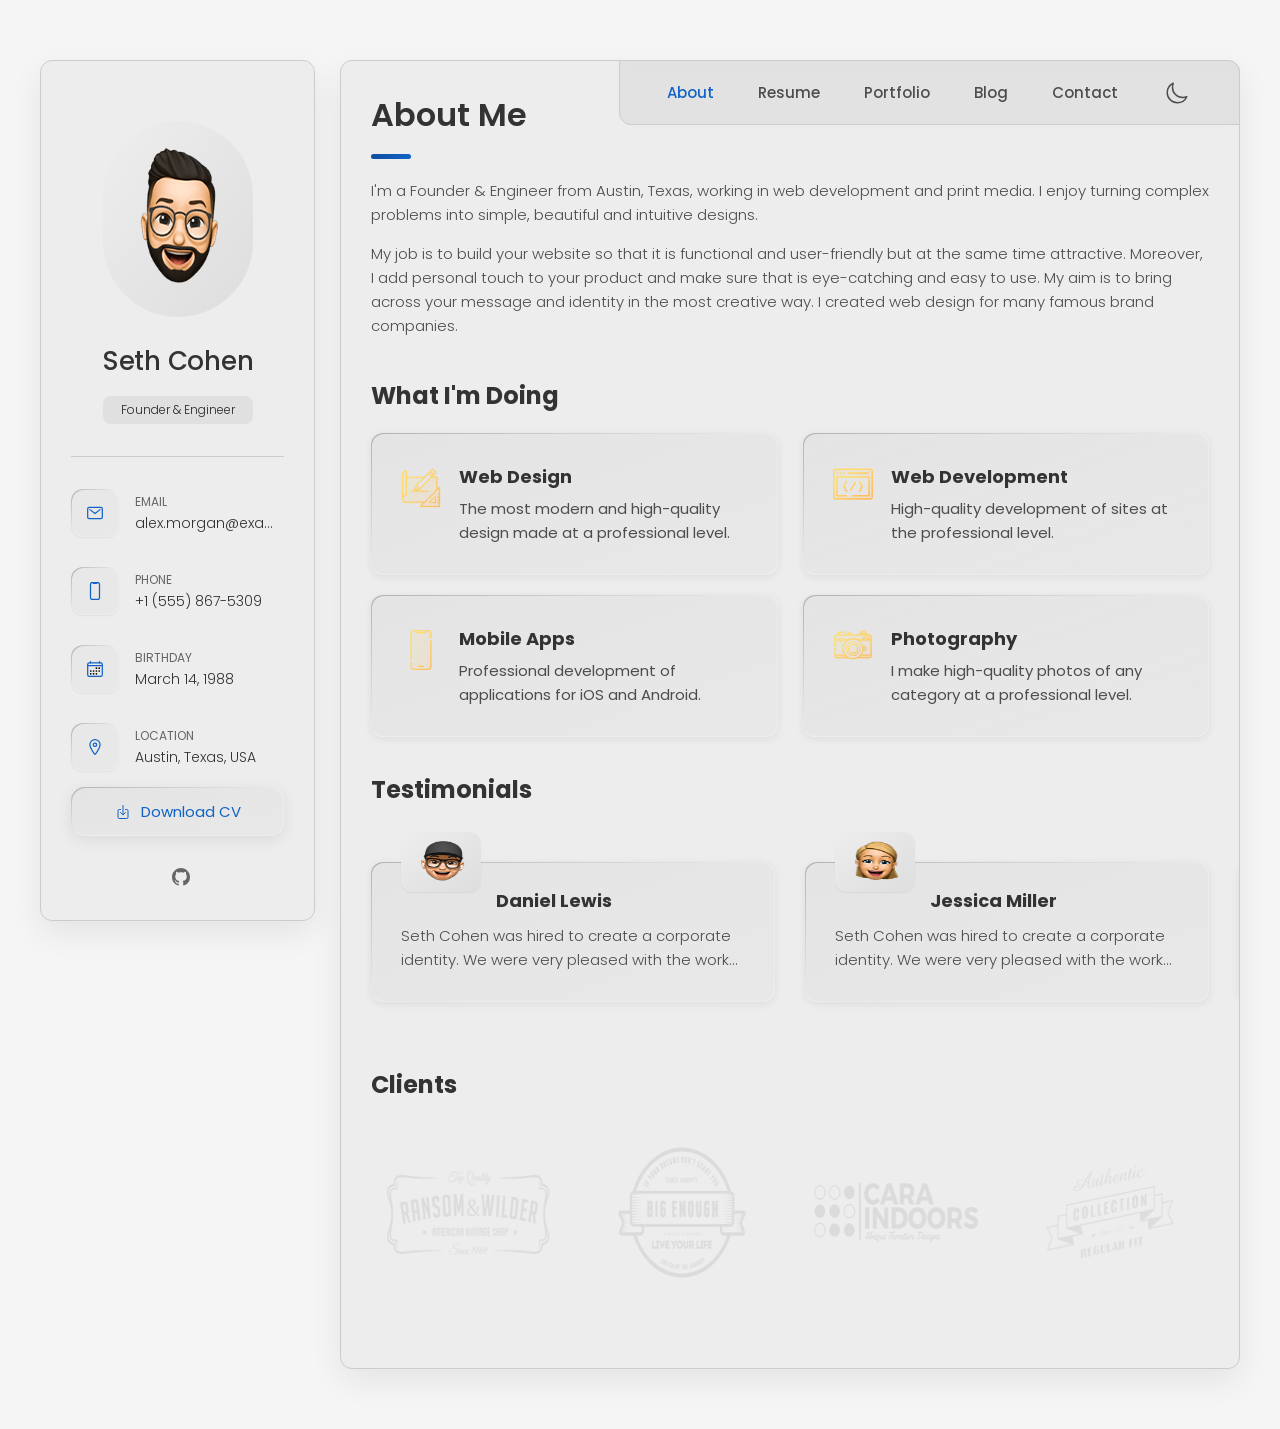
==== commit e02c46e4: "Update portfolio identity to Seth Cohen" ====
--- a/index.html
+++ b/index.html
@@ -5,11 +5,11 @@
   <meta charset="UTF-8">
   <meta http-equiv="X-UA-Compatible" content="IE=edge">
   <meta name="viewport" content="width=device-width, initial-scale=1.0">
-  <title>Alex Morgan — UI/UX Designer | Portfolio</title>
+  <title>Seth Cohen — Founder &amp; Engineer | Portfolio</title>
 
   <!-- SEO -->
-  <meta name="description" content="Alex Morgan is a UI/UX Designer from Austin, Texas, crafting beautiful, intuitive web experiences and print media.">
-  <meta name="author" content="Alex Morgan">
+  <meta name="description" content="Seth Cohen is a Founder &amp; Engineer from Austin, Texas, crafting beautiful, intuitive web experiences and print media.">
+  <meta name="author" content="Seth Cohen">
   <link rel="canonical" href="https://specstraai.github.io/vcard-portfolio/">
 
   <!-- Theme color (dark / light) -->
@@ -19,16 +19,16 @@
   <!-- Open Graph -->
   <meta property="og:type" content="website">
   <meta property="og:url" content="https://specstraai.github.io/vcard-portfolio/">
-  <meta property="og:title" content="Alex Morgan — UI/UX Designer | Portfolio">
-  <meta property="og:description" content="Alex Morgan is a UI/UX Designer from Austin, Texas, crafting beautiful, intuitive web experiences and print media.">
+  <meta property="og:title" content="Seth Cohen — Founder &amp; Engineer | Portfolio">
+  <meta property="og:description" content="Seth Cohen is a Founder &amp; Engineer from Austin, Texas, crafting beautiful, intuitive web experiences and print media.">
   <meta property="og:image" content="https://specstraai.github.io/vcard-portfolio/assets/images/my-avatar.png">
   <meta property="og:image:width" content="200">
   <meta property="og:image:height" content="196">
 
   <!-- Twitter Card -->
   <meta name="twitter:card" content="summary">
-  <meta name="twitter:title" content="Alex Morgan — UI/UX Designer | Portfolio">
-  <meta name="twitter:description" content="Alex Morgan is a UI/UX Designer from Austin, Texas, crafting beautiful, intuitive web experiences and print media.">
+  <meta name="twitter:title" content="Seth Cohen — Founder &amp; Engineer | Portfolio">
+  <meta name="twitter:description" content="Seth Cohen is a Founder &amp; Engineer from Austin, Texas, crafting beautiful, intuitive web experiences and print media.">
   <meta name="twitter:image" content="https://specstraai.github.io/vcard-portfolio/assets/images/my-avatar.png">
 
   <!--
@@ -62,8 +62,8 @@
   {
     "@context": "https://schema.org",
     "@type": "Person",
-    "name": "Alex Morgan",
-    "jobTitle": "UI/UX Designer",
+    "name": "Seth Cohen",
+    "jobTitle": "Founder & Engineer",
     "email": "alex.morgan@example.com",
     "telephone": "+15558675309",
     "url": "https://specstraai.github.io/vcard-portfolio/",
@@ -95,13 +95,13 @@
       <div class="sidebar-info">
 
         <figure class="avatar-box">
-          <img src="./assets/images/my-avatar.png" alt="Alex Morgan" width="200" height="196">
+          <img src="./assets/images/my-avatar.png" alt="Seth Cohen" width="200" height="196">
         </figure>
 
         <div class="info-content">
-          <h1 class="name" title="Alex Morgan">Alex Morgan</h1>
-
-          <p class="title">UI/UX Designer</p>
+          <h1 class="name" title="Seth Cohen">Seth Cohen</h1>
+
+          <p class="title">Founder &amp; Engineer</p>
         </div>
 
         <button class="info_more-btn" data-sidebar-btn>
@@ -263,7 +263,7 @@
 
         <section class="about-text">
           <p>
-            I'm a UI/UX Designer from Austin, Texas, working in web development and print media.
+            I'm a Founder &amp; Engineer from Austin, Texas, working in web development and print media.
             I enjoy
             turning complex problems into simple, beautiful and intuitive designs.
           </p>
@@ -378,7 +378,7 @@
 
                 <div class="testimonials-text" data-testimonials-text>
                   <p>
-                    Alex Morgan was hired to create a corporate identity. We were very pleased with the work done. She has a
+                    Seth Cohen was hired to create a corporate identity. We were very pleased with the work done. She has a
                     lot of experience
                     and is very concerned about the needs of client. Lorem ipsum dolor sit amet, ullamcous cididt
                     consectetur adipiscing
@@ -400,7 +400,7 @@
 
                 <div class="testimonials-text" data-testimonials-text>
                   <p>
-                    Alex Morgan was hired to create a corporate identity. We were very pleased with the work done. She has a
+                    Seth Cohen was hired to create a corporate identity. We were very pleased with the work done. She has a
                     lot of experience
                     and is very concerned about the needs of client. Lorem ipsum dolor sit amet, ullamcous cididt
                     consectetur adipiscing
@@ -422,7 +422,7 @@
 
                 <div class="testimonials-text" data-testimonials-text>
                   <p>
-                    Alex Morgan was hired to create a corporate identity. We were very pleased with the work done. She has a
+                    Seth Cohen was hired to create a corporate identity. We were very pleased with the work done. She has a
                     lot of experience
                     and is very concerned about the needs of client. Lorem ipsum dolor sit amet, ullamcous cididt
                     consectetur adipiscing
@@ -444,7 +444,7 @@
 
                 <div class="testimonials-text" data-testimonials-text>
                   <p>
-                    Alex Morgan was hired to create a corporate identity. We were very pleased with the work done. She has a
+                    Seth Cohen was hired to create a corporate identity. We were very pleased with the work done. She has a
                     lot of experience
                     and is very concerned about the needs of client. Lorem ipsum dolor sit amet, ullamcous cididt
                     consectetur adipiscing
@@ -490,7 +490,7 @@
 
               <div data-modal-text>
                 <p>
-                  Alex Morgan was hired to create a corporate identity. We were very pleased with the work done. She has a
+                  Seth Cohen was hired to create a corporate identity. We were very pleased with the work done. She has a
                   lot of experience
                   and is very concerned about the needs of client. Lorem ipsum dolor sit amet, ullamcous cididt
                   consectetur adipiscing
@@ -1246,6 +1246,11 @@
             <!-- Replace YOUR_ACCESS_KEY with your Web3Forms access key from https://web3forms.com -->
             <input type="hidden" name="access_key" value="YOUR_ACCESS_KEY">
 
+            <!-- Honeypot spam trap: Web3Forms rejects submissions where "botcheck" is filled. Hidden off-screen (not display:none) and kept out of tab order / assistive tech, so only bots fill it. -->
+            <div class="honeypot" aria-hidden="true">
+              <input type="text" name="botcheck" tabindex="-1" autocomplete="off" data-honeypot>
+            </div>
+
             <div class="input-wrapper">
               <input type="text" name="fullname" class="form-input" placeholder="Full name" required data-form-input>
 
--- a/assets/css/style.css
+++ b/assets/css/style.css
@@ -34,24 +34,24 @@
     hsla(240, 2%, 11%, 0) 100%
   ), hsl(240, 2%, 13%);
   --bg-gradient-yellow-1: linear-gradient(
-    to bottom right, 
-    hsl(45, 100%, 71%) 0%, 
-    hsla(36, 100%, 69%, 0) 50%
+    to bottom right,
+    var(--accent) 0%,
+    hsla(213, 90%, 64%, 0) 50%
   );
   --bg-gradient-yellow-2: linear-gradient(
-    135deg, 
-    hsla(45, 100%, 71%, 0.251) 0%, 
-    hsla(35, 100%, 68%, 0) 59.86%
+    135deg,
+    var(--accent-subtle) 0%,
+    transparent 59.86%
   ), hsl(240, 2%, 13%);
   --border-gradient-onyx: linear-gradient(
-    to bottom right, 
-    hsl(0, 0%, 25%) 0%, 
+    to bottom right,
+    hsl(0, 0%, 25%) 0%,
     hsla(0, 0%, 25%, 0) 50%
   );
   --text-gradient-yellow: linear-gradient(
-    to right, 
-    hsl(45, 100%, 72%), 
-    hsl(35, 100%, 68%)
+    to right,
+    var(--accent-strong),
+    var(--accent)
   );
 
   /* solid */
@@ -65,12 +65,39 @@
   --smoky-black: hsl(0, 0%, 7%);
   --white-1: hsl(0, 0%, 100%);
   --white-2: hsl(0, 0%, 98%);
-  --orange-yellow-crayola: hsl(45, 100%, 72%);
-  --vegas-gold: hsl(45, 54%, 58%);
+  --orange-yellow-crayola: var(--accent);
+  --vegas-gold: var(--accent-muted);
   --light-gray: hsl(0, 0%, 84%);
   --light-gray-70: hsla(0, 0%, 84%, 0.7);
   --bittersweet-shimmer: hsl(0, 43%, 51%);
 
+  /* accent */
+
+  --accent:        hsl(213, 90%, 64%);
+  --accent-strong: hsl(213, 90%, 72%);
+  --accent-muted:  hsl(213, 25%, 55%);
+  --accent-subtle: hsla(213, 90%, 64%, 0.14);
+
+  /* orphaned-color tokens — mirror current literals for later section children */
+
+  --surface-navbar: hsla(240, 1%, 17%, 0.75);
+  --overlay:        hsl(0, 0%, 5%);
+  --overlay-scrim:  hsla(0, 0%, 0%, 0.5);
+
+  --status-success-bg:     hsla(120, 40%, 45%, 0.15);
+  --status-success-fg:     hsl(120, 40%, 55%);
+  --status-success-border: hsla(120, 40%, 45%, 0.3);
+  --status-error-bg:       hsla(0, 43%, 51%, 0.15);
+  /* AA-tuned: brighter red so error text clears 4.5:1 over the dark tint */
+  --status-error-fg:       hsl(0, 75%, 72%);
+  --status-error-border:   hsla(0, 43%, 51%, 0.3);
+
+  /* scrollbar */
+
+  --scrollbar-thumb:       hsla(0, 0%, 100%, 0.1);
+  --scrollbar-thumb-hover: hsla(0, 0%, 100%, 0.15);
+  --scrollbar-inset:       hsla(0, 0%, 100%, 0.11);
+
   /**
    * typography
    */
@@ -79,13 +106,13 @@
   --ff-poppins: 'Poppins', sans-serif;
 
   /* font-size */
-  --fs-1: 24px;
-  --fs-2: 18px;
-  --fs-3: 17px;
-  --fs-4: 16px;
-  --fs-5: 15px;
-  --fs-6: 14px;
-  --fs-7: 13px;
+  --fs-1: 28px;
+  --fs-2: 20px;
+  --fs-3: 16px;
+  --fs-4: 15px;
+  --fs-5: 14px;
+  --fs-6: 13px;
+  --fs-7: 12px;
   --fs-8: 11px;
 
   /* font-weight */
@@ -95,14 +122,24 @@
   --fw-600: 600;
 
   /**
+   * radius
+   */
+
+  --radius-sm: 4px;
+  --radius-md: 8px;
+  --radius-lg: 12px;
+  --radius-pill: 999px;
+  --radius-circle: 50%;
+
+  /**
    * shadow
    */
-  
-  --shadow-1: -4px 8px 24px hsla(0, 0%, 0%, 0.25);
-  --shadow-2: 0 16px 30px hsla(0, 0%, 0%, 0.25);
-  --shadow-3: 0 16px 40px hsla(0, 0%, 0%, 0.25);
-  --shadow-4: 0 25px 50px hsla(0, 0%, 0%, 0.15);
-  --shadow-5: 0 24px 80px hsla(0, 0%, 0%, 0.25);
+
+  --shadow-1: 0 1px 2px  hsla(0, 0%, 0%, 0.16);
+  --shadow-2: 0 2px 8px  hsla(0, 0%, 0%, 0.18);
+  --shadow-3: 0 4px 16px hsla(0, 0%, 0%, 0.20);
+  --shadow-4: 0 8px 24px hsla(0, 0%, 0%, 0.14);
+  --shadow-5: 0 12px 32px hsla(0, 0%, 0%, 0.18);
 
   /**
    * transition
@@ -127,25 +164,15 @@
     hsla(0, 0%, 88%, 0.5) 0%,
     hsla(0, 0%, 82%, 0) 100%
   ), hsl(0, 0%, 91%);
-  --bg-gradient-yellow-1: linear-gradient(
-    to bottom right,
-    hsl(40, 90%, 50%) 0%,
-    hsla(36, 90%, 48%, 0) 50%
-  );
   --bg-gradient-yellow-2: linear-gradient(
     135deg,
-    hsla(40, 90%, 50%, 0.25) 0%,
-    hsla(35, 90%, 48%, 0) 59.86%
+    var(--accent-subtle) 0%,
+    transparent 59.86%
   ), hsl(0, 0%, 91%);
   --border-gradient-onyx: linear-gradient(
     to bottom right,
     hsl(0, 0%, 70%) 0%,
     hsla(0, 0%, 70%, 0) 50%
-  );
-  --text-gradient-yellow: linear-gradient(
-    to right,
-    hsl(40, 90%, 40%),
-    hsl(35, 90%, 35%)
   );
 
   /* solid */
@@ -158,19 +185,42 @@
   --smoky-black: hsl(0, 0%, 96%);
   --white-1: hsl(0, 0%, 15%);
   --white-2: hsl(0, 0%, 20%);
-  --orange-yellow-crayola: hsl(40, 90%, 38%);
-  --vegas-gold: hsl(40, 60%, 35%);
   --light-gray: hsl(0, 0%, 30%);
   --light-gray-70: hsl(0, 0%, 40%);
   --bittersweet-shimmer: hsl(0, 43%, 40%);
 
+  /* accent */
+
+  --accent:        hsl(213, 85%, 42%);
+  --accent-strong: hsl(213, 85%, 34%);
+  --accent-muted:  hsl(213, 30%, 40%);
+  --accent-subtle: hsla(213, 85%, 42%, 0.10);
+
+  /* orphaned-color tokens */
+
+  --surface-navbar: hsla(0, 0%, 88%, 0.85);
+
+  /* form-status — re-tuned for AA over the light contact surface */
+  --status-success-bg:     hsla(120, 40%, 45%, 0.15);
+  --status-success-fg:     hsl(120, 55%, 25%);
+  --status-success-border: hsla(120, 40%, 35%, 0.35);
+  --status-error-bg:       hsla(0, 43%, 51%, 0.15);
+  --status-error-fg:       hsl(0, 60%, 38%);
+  --status-error-border:   hsla(0, 43%, 40%, 0.35);
+
+  /* scrollbar */
+
+  --scrollbar-thumb:       hsla(0, 0%, 0%, 0.15);
+  --scrollbar-thumb-hover: hsla(0, 0%, 0%, 0.25);
+  --scrollbar-inset:       hsla(0, 0%, 0%, 0.11);
+
   /* shadow */
 
-  --shadow-1: -4px 8px 24px hsla(0, 0%, 0%, 0.1);
-  --shadow-2: 0 16px 30px hsla(0, 0%, 0%, 0.1);
-  --shadow-3: 0 16px 40px hsla(0, 0%, 0%, 0.1);
-  --shadow-4: 0 25px 50px hsla(0, 0%, 0%, 0.08);
-  --shadow-5: 0 24px 80px hsla(0, 0%, 0%, 0.1);
+  --shadow-1: 0 1px 2px  hsla(0, 0%, 0%, 0.06);
+  --shadow-2: 0 2px 8px  hsla(0, 0%, 0%, 0.07);
+  --shadow-3: 0 4px 16px hsla(0, 0%, 0%, 0.08);
+  --shadow-4: 0 8px 24px hsla(0, 0%, 0%, 0.05);
+  --shadow-5: 0 12px 32px hsla(0, 0%, 0%, 0.07);
 
 }
 
@@ -232,7 +282,7 @@
 article {
   background: var(--eerie-black-2);
   border: 1px solid var(--jet);
-  border-radius: 20px;
+  border-radius: var(--radius-lg);
   padding: 15px;
   box-shadow: var(--shadow-1);
   z-index: 1;
@@ -250,11 +300,11 @@
   background: var(--border-gradient-onyx);
   width: 30px;
   height: 30px;
-  border-radius: 8px;
+  border-radius: var(--radius-md);
   display: flex;
   justify-content: center;
   align-items: center;
-  font-size: 16px;
+  font-size: var(--fs-3);
   color: var(--orange-yellow-crayola);
   box-shadow: var(--shadow-1);
   z-index: 1;
@@ -324,7 +374,7 @@
   width: 30px;
   height: 3px;
   background: var(--text-gradient-yellow);
-  border-radius: 3px;
+  border-radius: var(--radius-sm);
 }
 
 .has-scrollbar::-webkit-scrollbar {
@@ -334,12 +384,12 @@
 
 .has-scrollbar::-webkit-scrollbar-track {
   background: var(--onyx);
-  border-radius: 5px;
+  border-radius: var(--radius-sm);
 }
 
 .has-scrollbar::-webkit-scrollbar-thumb {
   background: var(--orange-yellow-crayola);
-  border-radius: 5px;
+  border-radius: var(--radius-sm);
 }
 
 .has-scrollbar::-webkit-scrollbar-button { width: 20px; }
@@ -349,7 +399,7 @@
   background: var(--border-gradient-onyx);
   padding: 15px;
   padding-top: 45px;
-  border-radius: 14px;
+  border-radius: var(--radius-lg);
   box-shadow: var(--shadow-2);
   cursor: pointer;
   z-index: 1;
@@ -409,7 +459,7 @@
 
 .avatar-box {
   background: var(--bg-gradient-onyx);
-  border-radius: 20px;
+  border-radius: var(--radius-lg);
 }
 
 .info-content .name {
@@ -427,15 +477,15 @@
   font-weight: var(--fw-300);
   width: max-content;
   padding: 3px 12px;
-  border-radius: 8px;
+  border-radius: var(--radius-md);
 }
 
 .info_more-btn {
   position: absolute;
   top: -15px;
   right: -15px;
-  border-radius: 0 15px;
-  font-size: 13px;
+  border-radius: 0 var(--radius-lg);
+  font-size: var(--fs-6);
   color: var(--orange-yellow-crayola);
   background: var(--border-gradient-onyx);
   padding: 10px;
@@ -535,10 +585,10 @@
   bottom: 0;
   left: 0;
   width: 100%;
-  background: hsla(240, 1%, 17%, 0.75);
+  background: var(--surface-navbar);
   backdrop-filter: blur(10px);
   border: 1px solid var(--jet);
-  border-radius: 12px 12px 0 0;
+  border-radius: var(--radius-lg) var(--radius-lg) 0 0;
   box-shadow: var(--shadow-2);
   z-index: 5;
 }
@@ -563,11 +613,9 @@
 
 .navbar-link.active { color: var(--orange-yellow-crayola); }
 
-[data-theme="light"] .navbar { background: hsla(0, 0%, 88%, 0.85); }
-
 .theme-btn {
   color: var(--light-gray);
-  font-size: 20px;
+  font-size: var(--fs-2);
   padding: 14px 7px;
   transition: color var(--transition-1);
   display: flex;
@@ -616,7 +664,7 @@
   position: relative;
   background: var(--border-gradient-onyx);
   padding: 20px;
-  border-radius: 14px;
+  border-radius: var(--radius-lg);
   box-shadow: var(--shadow-2);
   z-index: 1;
 }
@@ -679,7 +727,7 @@
   left: 0;
   transform: translate(15px, -25px);
   background: var(--bg-gradient-onyx);
-  border-radius: 14px;
+  border-radius: var(--radius-lg);
   box-shadow: var(--shadow-1);
 }
 
@@ -731,7 +779,7 @@
   left: 0;
   width: 100%;
   height: 100vh;
-  background: hsl(0, 0%, 5%);
+  background: var(--overlay);
   opacity: 0;
   visibility: hidden;
   pointer-events: none;
@@ -751,7 +799,7 @@
   padding: 15px;
   margin: 15px 12px;
   border: 1px solid var(--jet);
-  border-radius: 14px;
+  border-radius: var(--radius-lg);
   box-shadow: var(--shadow-5);
   transform: scale(1.2);
   opacity: 0;
@@ -769,7 +817,7 @@
   top: 15px;
   right: 15px;
   background: var(--onyx);
-  border-radius: 8px;
+  border-radius: var(--radius-md);
   width: 32px;
   height: 32px;
   display: flex;
@@ -787,7 +835,7 @@
 .modal-avatar-box {
   background: var(--bg-gradient-onyx);
   width: max-content;
-  border-radius: 14px;
+  border-radius: var(--radius-lg);
   margin-bottom: 15px;
   box-shadow: var(--shadow-2);
 }
@@ -908,7 +956,7 @@
   height: 6px;
   width: 6px;
   background: var(--text-gradient-yellow);
-  border-radius: 50%;
+  border-radius: var(--radius-circle);
   box-shadow: 0 0 0 4px var(--jet);
 }
 
@@ -947,7 +995,7 @@
   background: var(--jet);
   width: 100%;
   height: 8px;
-  border-radius: 10px;
+  border-radius: var(--radius-md);
 }
 
 .skill-progress-fill {
@@ -980,7 +1028,7 @@
   width: 100%;
   padding: 12px 16px;
   border: 1px solid var(--jet);
-  border-radius: 14px;
+  border-radius: var(--radius-lg);
   font-size: var(--fs-6);
   font-weight: var(--fw-300);
 }
@@ -994,7 +1042,7 @@
   width: 100%;
   padding: 6px;
   border: 1px solid var(--jet);
-  border-radius: 14px;
+  border-radius: var(--radius-lg);
   z-index: 2;
   opacity: 0;
   visibility: hidden;
@@ -1016,7 +1064,7 @@
   text-transform: capitalize;
   width: 100%;
   padding: 8px 10px;
-  border-radius: 8px;
+  border-radius: var(--radius-md);
 }
 
 .select-item button:hover { background: var(--select-hover-bg); }
@@ -1046,7 +1094,7 @@
   position: relative;
   width: 100%;
   height: 200px;
-  border-radius: 16px;
+  border-radius: var(--radius-lg);
   overflow: hidden;
   margin-bottom: 15px;
 }
@@ -1063,7 +1111,7 @@
   transition: var(--transition-1);
 }
 
-.project-item > a:hover .project-img::before { background: hsla(0, 0%, 0%, 0.5); }
+.project-item > a:hover .project-img::before { background: var(--overlay-scrim); }
 
 .project-item-icon-box {
   --scale: 0.8;
@@ -1076,7 +1124,7 @@
   transform: translate(-50%, -50%) scale(var(--scale));
   font-size: 20px;
   padding: 18px;
-  border-radius: 12px;
+  border-radius: var(--radius-lg);
   opacity: 0;
   z-index: 1;
   transition: var(--transition-1);
@@ -1135,7 +1183,7 @@
   background: var(--border-gradient-onyx);
   height: 100%;
   box-shadow: var(--shadow-4);
-  border-radius: 16px;
+  border-radius: var(--radius-lg);
   z-index: 1;
 }
 
@@ -1151,7 +1199,7 @@
 .blog-banner-box {
   width: 100%;
   height: 200px;
-  border-radius: 12px;
+  border-radius: var(--radius-lg);
   overflow: hidden;
 }
 
@@ -1182,7 +1230,7 @@
   background: var(--light-gray-70);
   width: 4px;
   height: 4px;
-  border-radius: 4px;
+  border-radius: var(--radius-sm);
 }
 
 .blog-item-title {
@@ -1210,7 +1258,7 @@
   position: relative;
   height: 250px;
   width: 100%;
-  border-radius: 16px;
+  border-radius: var(--radius-lg);
   margin-bottom: 30px;
   border: 1px solid var(--jet);
   overflow: hidden;
@@ -1228,6 +1276,18 @@
 .contact-form { margin-bottom: 10px; }
 
 .form-title { margin-bottom: 20px; }
+
+/**
+ * Honeypot spam trap: kept in the DOM and rendered off-screen (not display:none,
+ * which some bots skip) so real users never see or tab to it, but bots still fill it.
+ */
+.honeypot {
+  position: absolute;
+  left: -9999px;
+  width: 1px;
+  height: 1px;
+  overflow: hidden;
+}
 
 .input-wrapper {
   display: grid;
@@ -1242,7 +1302,7 @@
   font-weight: var(--fw-400);
   padding: 13px 20px;
   border: 1px solid var(--jet);
-  border-radius: 14px;
+  border-radius: var(--radius-lg);
   outline: none;
 }
 
@@ -1272,7 +1332,7 @@
   align-items: center;
   gap: 10px;
   padding: 13px 20px;
-  border-radius: 14px;
+  border-radius: var(--radius-lg);
   font-size: var(--fs-6);
   text-transform: capitalize;
   box-shadow: var(--shadow-3);
@@ -1308,7 +1368,7 @@
 .form-status {
   margin-top: 15px;
   padding: 12px 16px;
-  border-radius: 10px;
+  border-radius: var(--radius-md);
   font-size: var(--fs-6);
   font-weight: var(--fw-500);
   display: none;
@@ -1317,15 +1377,15 @@
 .form-status:not(:empty) { display: block; }
 
 .form-status-success {
-  background: hsla(120, 40%, 45%, 0.15);
-  color: hsl(120, 40%, 55%);
-  border: 1px solid hsla(120, 40%, 45%, 0.3);
+  background: var(--status-success-bg);
+  color: var(--status-success-fg);
+  border: 1px solid var(--status-success-border);
 }
 
 .form-status-error {
-  background: hsla(0, 43%, 51%, 0.15);
-  color: var(--bittersweet-shimmer);
-  border: 1px solid hsla(0, 43%, 51%, 0.3);
+  background: var(--status-error-bg);
+  color: var(--status-error-fg);
+  border: 1px solid var(--status-error-border);
 }
 
 .cv-btn {
@@ -1450,7 +1510,7 @@
   .icon-box {
     width: 48px;
     height: 48px;
-    border-radius: 12px;
+    border-radius: var(--radius-lg);
     font-size: 18px;
   }
 
@@ -1480,7 +1540,7 @@
 
   .sidebar-info { gap: 25px; }
 
-  .avatar-box { border-radius: 30px; }
+  .avatar-box { border-radius: var(--radius-pill); }
 
   .avatar-box img { width: 120px; }
 
@@ -1516,7 +1576,7 @@
    * #NAVBAR
    */
 
-  .navbar { border-radius: 20px 20px 0 0; }
+  .navbar { border-radius: var(--radius-lg) var(--radius-lg) 0 0; }
 
   .navbar-list { gap: 20px; }
 
@@ -1567,7 +1627,7 @@
 
   .testimonials-avatar-box {
     transform: translate(30px, -30px);
-    border-radius: 20px;
+    border-radius: var(--radius-lg);
   }
 
   .testimonials-avatar-box img { width: 80px; }
@@ -1592,7 +1652,7 @@
     align-items: stretch;
     gap: 25px;
     padding: 30px;
-    border-radius: 20px;
+    border-radius: var(--radius-lg);
   }
 
   .modal-img-wrapper {
@@ -1602,7 +1662,7 @@
   }
 
   .modal-avatar-box {
-    border-radius: 18px;
+    border-radius: var(--radius-lg);
     margin-bottom: 0;
   }
 
@@ -1649,7 +1709,7 @@
    * #PORTFOLIO, BLOG
    */
 
-  .project-img, .blog-banner-box { border-radius: 16px; }
+  .project-img, .blog-banner-box { border-radius: var(--radius-lg); }
 
   .blog-posts-list { gap: 30px; }
 
@@ -1663,7 +1723,7 @@
 
   .mapbox {
     height: 380px;
-    border-radius: 18px;
+    border-radius: var(--radius-lg);
   }
 
   .input-wrapper {
@@ -1795,24 +1855,6 @@
 @media (min-width: 1024px) {
 
   /**
-   * CUSTOM PROPERTY
-   */
-
-  :root {
-
-    /**
-    * shadow
-    */
-
-    --shadow-1: -4px 8px 24px hsla(0, 0%, 0%, 0.125);
-    --shadow-2: 0 16px 30px hsla(0, 0%, 0%, 0.125);
-    --shadow-3: 0 16px 40px hsla(0, 0%, 0%, 0.125);
-
-  }
-
-
-
-  /**
    * REUSED STYLE
    */
 
@@ -1848,7 +1890,7 @@
     left: auto;
     right: 0;
     width: max-content;
-    border-radius: 0 20px;
+    border-radius: 0 var(--radius-lg);
     padding: 0 20px;
     box-shadow: none;
   }
@@ -1921,13 +1963,13 @@
 
   body::-webkit-scrollbar-thumb {
     border: 5px solid var(--smoky-black);
-    background: hsla(0, 0%, 100%, 0.1);
-    border-radius: 20px;
-    box-shadow: inset 1px 1px 0 hsla(0, 0%, 100%, 0.11),
-                inset -1px -1px 0 hsla(0, 0%, 100%, 0.11);
-  }
-
-  body::-webkit-scrollbar-thumb:hover { background: hsla(0, 0%, 100%, 0.15); }
+    background: var(--scrollbar-thumb);
+    border-radius: var(--radius-lg);
+    box-shadow: inset 1px 1px 0 var(--scrollbar-inset),
+                inset -1px -1px 0 var(--scrollbar-inset);
+  }
+
+  body::-webkit-scrollbar-thumb:hover { background: var(--scrollbar-thumb-hover); }
 
   body::-webkit-scrollbar-button { height: 60px; }
 
@@ -2029,11 +2071,69 @@
 @media (min-width: 1250px) {
 
   [data-theme="light"] body::-webkit-scrollbar-thumb {
-    background: hsla(0, 0%, 0%, 0.15);
-    box-shadow: inset 1px 1px 0 hsla(0, 0%, 0%, 0.11),
-                inset -1px -1px 0 hsla(0, 0%, 0%, 0.11);
-  }
-
-  [data-theme="light"] body::-webkit-scrollbar-thumb:hover { background: hsla(0, 0%, 0%, 0.25); }
-
-}
+    background: var(--scrollbar-thumb);
+    box-shadow: inset 1px 1px 0 var(--scrollbar-inset),
+                inset -1px -1px 0 var(--scrollbar-inset);
+  }
+
+  [data-theme="light"] body::-webkit-scrollbar-thumb:hover { background: var(--scrollbar-thumb-hover); }
+
+}
+
+
+
+
+
+/*-----------------------------------*\
+  #REDUCED MOTION
+\*-----------------------------------*/
+
+/**
+ * Respect the OS-level "reduce motion" preference. Neutralize nontrivial
+ * motion (sidebar slide, modal scale-up, tab fades, hover lifts, smooth
+ * scroll) while leaving colors, layout, spacing, and final visible states
+ * untouched. Hover/focus color changes still apply.
+ */
+
+@media (prefers-reduced-motion: reduce) {
+
+  *,
+  *::before,
+  *::after {
+    animation-duration: 0.01ms !important;
+    animation-iteration-count: 1 !important;
+    transition-duration: 0.01ms !important;
+    scroll-behavior: auto !important;
+  }
+
+  /**
+   * Collapsing durations alone leaves transform-based scale/movement in
+   * place (it just snaps). Neutralize those transforms so the result is
+   * truly static. Non-motion hover/focus cues (opacity, overlay, color)
+   * are intentionally preserved, and final resting states are unchanged.
+   */
+
+  /* Project card: cancel the image zoom-on-hover. The darkening overlay
+     (.project-img::before) remains as the hover cue. */
+  .project-item > a:hover img {
+    transform: none;
+  }
+
+  /* Project grid: drop the scale-up entrance animation on filter. */
+  .project-item.active {
+    animation: none;
+  }
+
+  /* Project overlay icon: hold at its final scale so it fades in
+     (opacity) without growing; centering translate is preserved. */
+  .project-item-icon-box {
+    --scale: 1;
+  }
+
+  /* Testimonials modal: open without the zoom; opacity fade remains. */
+  .testimonials-modal,
+  .modal-container.active .testimonials-modal {
+    transform: none;
+  }
+
+}
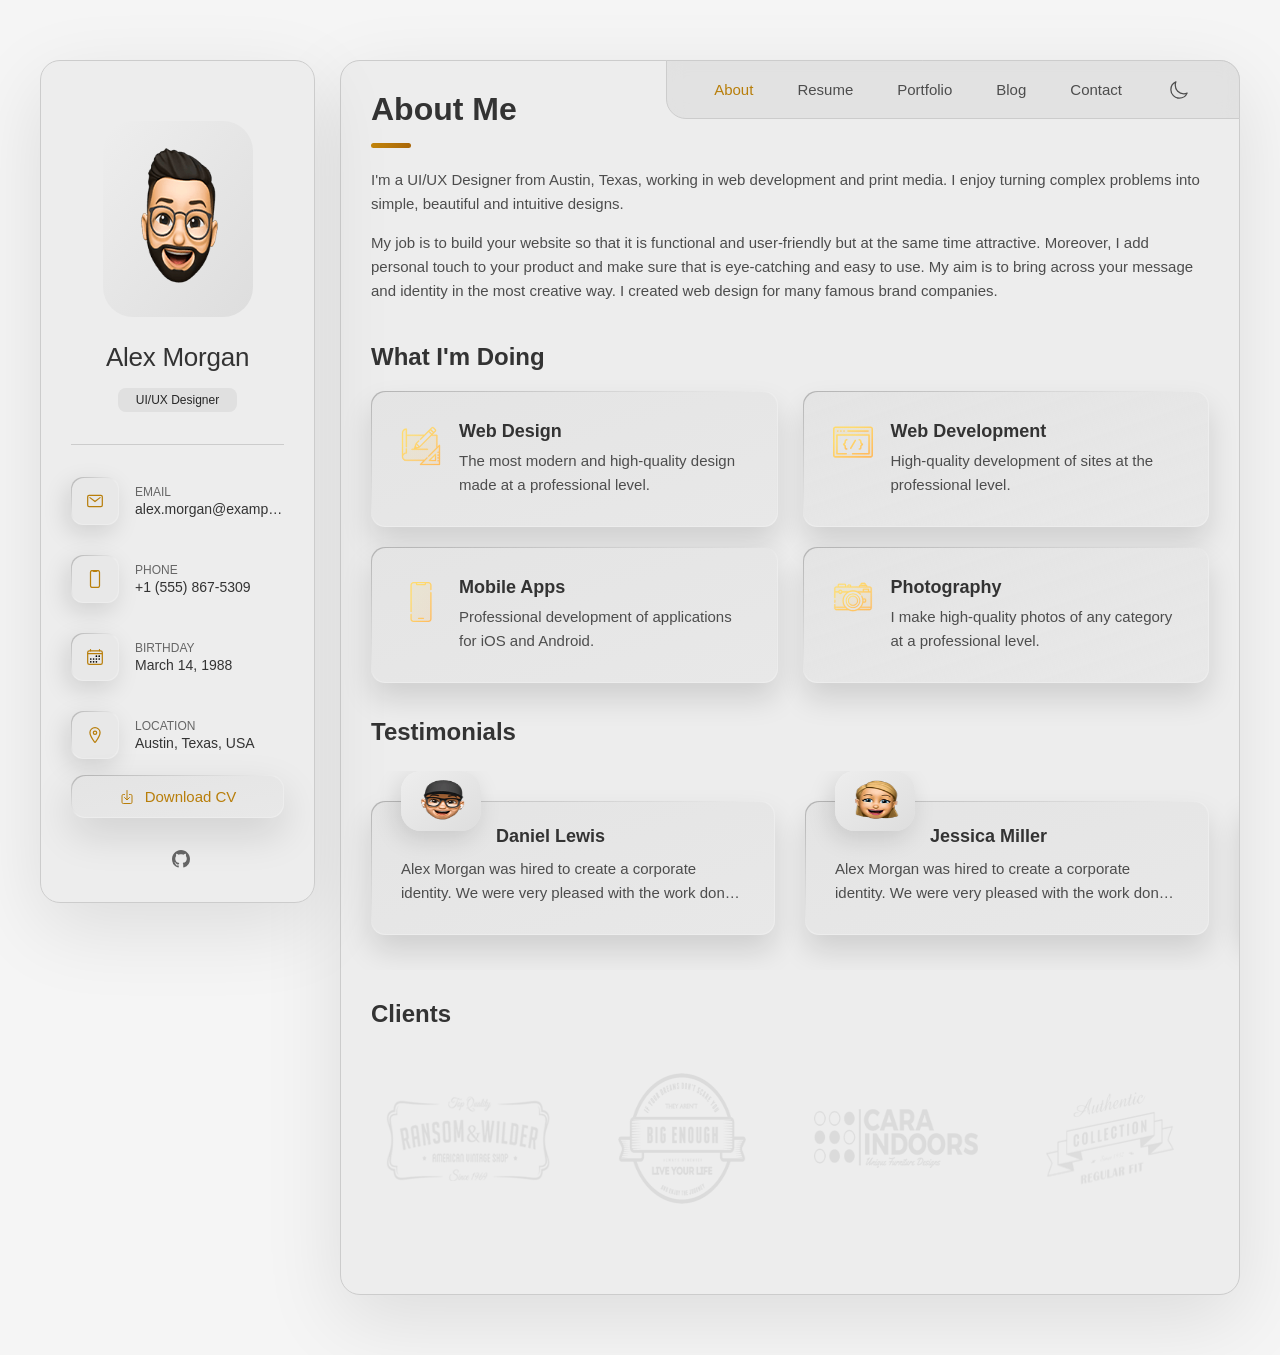
==== commit 666cffe7: "Use Helvetica throughout the site" ====
--- a/index.html
+++ b/index.html
@@ -5,11 +5,11 @@
   <meta charset="UTF-8">
   <meta http-equiv="X-UA-Compatible" content="IE=edge">
   <meta name="viewport" content="width=device-width, initial-scale=1.0">
-  <title>Seth Cohen — Founder &amp; Engineer | Portfolio</title>
+  <title>Alex Morgan — UI/UX Designer | Portfolio</title>
 
   <!-- SEO -->
-  <meta name="description" content="Seth Cohen is a Founder &amp; Engineer from Austin, Texas, crafting beautiful, intuitive web experiences and print media.">
-  <meta name="author" content="Seth Cohen">
+  <meta name="description" content="Alex Morgan is a UI/UX Designer from Austin, Texas, crafting beautiful, intuitive web experiences and print media.">
+  <meta name="author" content="Alex Morgan">
   <link rel="canonical" href="https://specstraai.github.io/vcard-portfolio/">
 
   <!-- Theme color (dark / light) -->
@@ -19,16 +19,16 @@
   <!-- Open Graph -->
   <meta property="og:type" content="website">
   <meta property="og:url" content="https://specstraai.github.io/vcard-portfolio/">
-  <meta property="og:title" content="Seth Cohen — Founder &amp; Engineer | Portfolio">
-  <meta property="og:description" content="Seth Cohen is a Founder &amp; Engineer from Austin, Texas, crafting beautiful, intuitive web experiences and print media.">
+  <meta property="og:title" content="Alex Morgan — UI/UX Designer | Portfolio">
+  <meta property="og:description" content="Alex Morgan is a UI/UX Designer from Austin, Texas, crafting beautiful, intuitive web experiences and print media.">
   <meta property="og:image" content="https://specstraai.github.io/vcard-portfolio/assets/images/my-avatar.png">
   <meta property="og:image:width" content="200">
   <meta property="og:image:height" content="196">
 
   <!-- Twitter Card -->
   <meta name="twitter:card" content="summary">
-  <meta name="twitter:title" content="Seth Cohen — Founder &amp; Engineer | Portfolio">
-  <meta name="twitter:description" content="Seth Cohen is a Founder &amp; Engineer from Austin, Texas, crafting beautiful, intuitive web experiences and print media.">
+  <meta name="twitter:title" content="Alex Morgan — UI/UX Designer | Portfolio">
+  <meta name="twitter:description" content="Alex Morgan is a UI/UX Designer from Austin, Texas, crafting beautiful, intuitive web experiences and print media.">
   <meta name="twitter:image" content="https://specstraai.github.io/vcard-portfolio/assets/images/my-avatar.png">
 
   <!--
@@ -41,13 +41,6 @@
     - custom css link
   -->
   <link rel="stylesheet" href="./assets/css/style.css">
-
-  <!--
-    - google font link
-  -->
-  <link rel="preconnect" href="https://fonts.googleapis.com">
-  <link rel="preconnect" href="https://fonts.gstatic.com" crossorigin>
-  <link href="https://fonts.googleapis.com/css2?family=Poppins:wght@300;400;500;600&display=swap" rel="stylesheet">
 
   <script>
     (function () {
@@ -62,8 +55,8 @@
   {
     "@context": "https://schema.org",
     "@type": "Person",
-    "name": "Seth Cohen",
-    "jobTitle": "Founder & Engineer",
+    "name": "Alex Morgan",
+    "jobTitle": "UI/UX Designer",
     "email": "alex.morgan@example.com",
     "telephone": "+15558675309",
     "url": "https://specstraai.github.io/vcard-portfolio/",
@@ -95,13 +88,13 @@
       <div class="sidebar-info">
 
         <figure class="avatar-box">
-          <img src="./assets/images/my-avatar.png" alt="Seth Cohen" width="200" height="196">
+          <img src="./assets/images/my-avatar.png" alt="Alex Morgan" width="200" height="196">
         </figure>
 
         <div class="info-content">
-          <h1 class="name" title="Seth Cohen">Seth Cohen</h1>
-
-          <p class="title">Founder &amp; Engineer</p>
+          <h1 class="name" title="Alex Morgan">Alex Morgan</h1>
+
+          <p class="title">UI/UX Designer</p>
         </div>
 
         <button class="info_more-btn" data-sidebar-btn>
@@ -263,7 +256,7 @@
 
         <section class="about-text">
           <p>
-            I'm a Founder &amp; Engineer from Austin, Texas, working in web development and print media.
+            I'm a UI/UX Designer from Austin, Texas, working in web development and print media.
             I enjoy
             turning complex problems into simple, beautiful and intuitive designs.
           </p>
@@ -378,7 +371,7 @@
 
                 <div class="testimonials-text" data-testimonials-text>
                   <p>
-                    Seth Cohen was hired to create a corporate identity. We were very pleased with the work done. She has a
+                    Alex Morgan was hired to create a corporate identity. We were very pleased with the work done. She has a
                     lot of experience
                     and is very concerned about the needs of client. Lorem ipsum dolor sit amet, ullamcous cididt
                     consectetur adipiscing
@@ -400,7 +393,7 @@
 
                 <div class="testimonials-text" data-testimonials-text>
                   <p>
-                    Seth Cohen was hired to create a corporate identity. We were very pleased with the work done. She has a
+                    Alex Morgan was hired to create a corporate identity. We were very pleased with the work done. She has a
                     lot of experience
                     and is very concerned about the needs of client. Lorem ipsum dolor sit amet, ullamcous cididt
                     consectetur adipiscing
@@ -422,7 +415,7 @@
 
                 <div class="testimonials-text" data-testimonials-text>
                   <p>
-                    Seth Cohen was hired to create a corporate identity. We were very pleased with the work done. She has a
+                    Alex Morgan was hired to create a corporate identity. We were very pleased with the work done. She has a
                     lot of experience
                     and is very concerned about the needs of client. Lorem ipsum dolor sit amet, ullamcous cididt
                     consectetur adipiscing
@@ -444,7 +437,7 @@
 
                 <div class="testimonials-text" data-testimonials-text>
                   <p>
-                    Seth Cohen was hired to create a corporate identity. We were very pleased with the work done. She has a
+                    Alex Morgan was hired to create a corporate identity. We were very pleased with the work done. She has a
                     lot of experience
                     and is very concerned about the needs of client. Lorem ipsum dolor sit amet, ullamcous cididt
                     consectetur adipiscing
@@ -490,7 +483,7 @@
 
               <div data-modal-text>
                 <p>
-                  Seth Cohen was hired to create a corporate identity. We were very pleased with the work done. She has a
+                  Alex Morgan was hired to create a corporate identity. We were very pleased with the work done. She has a
                   lot of experience
                   and is very concerned about the needs of client. Lorem ipsum dolor sit amet, ullamcous cididt
                   consectetur adipiscing
--- a/assets/css/style.css
+++ b/assets/css/style.css
@@ -34,24 +34,24 @@
     hsla(240, 2%, 11%, 0) 100%
   ), hsl(240, 2%, 13%);
   --bg-gradient-yellow-1: linear-gradient(
-    to bottom right,
-    var(--accent) 0%,
-    hsla(213, 90%, 64%, 0) 50%
+    to bottom right, 
+    hsl(45, 100%, 71%) 0%, 
+    hsla(36, 100%, 69%, 0) 50%
   );
   --bg-gradient-yellow-2: linear-gradient(
-    135deg,
-    var(--accent-subtle) 0%,
-    transparent 59.86%
+    135deg, 
+    hsla(45, 100%, 71%, 0.251) 0%, 
+    hsla(35, 100%, 68%, 0) 59.86%
   ), hsl(240, 2%, 13%);
   --border-gradient-onyx: linear-gradient(
-    to bottom right,
-    hsl(0, 0%, 25%) 0%,
+    to bottom right, 
+    hsl(0, 0%, 25%) 0%, 
     hsla(0, 0%, 25%, 0) 50%
   );
   --text-gradient-yellow: linear-gradient(
-    to right,
-    var(--accent-strong),
-    var(--accent)
+    to right, 
+    hsl(45, 100%, 72%), 
+    hsl(35, 100%, 68%)
   );
 
   /* solid */
@@ -65,54 +65,27 @@
   --smoky-black: hsl(0, 0%, 7%);
   --white-1: hsl(0, 0%, 100%);
   --white-2: hsl(0, 0%, 98%);
-  --orange-yellow-crayola: var(--accent);
-  --vegas-gold: var(--accent-muted);
+  --orange-yellow-crayola: hsl(45, 100%, 72%);
+  --vegas-gold: hsl(45, 54%, 58%);
   --light-gray: hsl(0, 0%, 84%);
   --light-gray-70: hsla(0, 0%, 84%, 0.7);
   --bittersweet-shimmer: hsl(0, 43%, 51%);
 
-  /* accent */
-
-  --accent:        hsl(213, 90%, 64%);
-  --accent-strong: hsl(213, 90%, 72%);
-  --accent-muted:  hsl(213, 25%, 55%);
-  --accent-subtle: hsla(213, 90%, 64%, 0.14);
-
-  /* orphaned-color tokens — mirror current literals for later section children */
-
-  --surface-navbar: hsla(240, 1%, 17%, 0.75);
-  --overlay:        hsl(0, 0%, 5%);
-  --overlay-scrim:  hsla(0, 0%, 0%, 0.5);
-
-  --status-success-bg:     hsla(120, 40%, 45%, 0.15);
-  --status-success-fg:     hsl(120, 40%, 55%);
-  --status-success-border: hsla(120, 40%, 45%, 0.3);
-  --status-error-bg:       hsla(0, 43%, 51%, 0.15);
-  /* AA-tuned: brighter red so error text clears 4.5:1 over the dark tint */
-  --status-error-fg:       hsl(0, 75%, 72%);
-  --status-error-border:   hsla(0, 43%, 51%, 0.3);
-
-  /* scrollbar */
-
-  --scrollbar-thumb:       hsla(0, 0%, 100%, 0.1);
-  --scrollbar-thumb-hover: hsla(0, 0%, 100%, 0.15);
-  --scrollbar-inset:       hsla(0, 0%, 100%, 0.11);
-
   /**
    * typography
    */
 
   /* font-family */
-  --ff-poppins: 'Poppins', sans-serif;
+  --ff-helvetica: Helvetica, Arial, sans-serif;
 
   /* font-size */
-  --fs-1: 28px;
-  --fs-2: 20px;
-  --fs-3: 16px;
-  --fs-4: 15px;
-  --fs-5: 14px;
-  --fs-6: 13px;
-  --fs-7: 12px;
+  --fs-1: 24px;
+  --fs-2: 18px;
+  --fs-3: 17px;
+  --fs-4: 16px;
+  --fs-5: 15px;
+  --fs-6: 14px;
+  --fs-7: 13px;
   --fs-8: 11px;
 
   /* font-weight */
@@ -122,24 +95,14 @@
   --fw-600: 600;
 
   /**
-   * radius
-   */
-
-  --radius-sm: 4px;
-  --radius-md: 8px;
-  --radius-lg: 12px;
-  --radius-pill: 999px;
-  --radius-circle: 50%;
-
-  /**
    * shadow
    */
-
-  --shadow-1: 0 1px 2px  hsla(0, 0%, 0%, 0.16);
-  --shadow-2: 0 2px 8px  hsla(0, 0%, 0%, 0.18);
-  --shadow-3: 0 4px 16px hsla(0, 0%, 0%, 0.20);
-  --shadow-4: 0 8px 24px hsla(0, 0%, 0%, 0.14);
-  --shadow-5: 0 12px 32px hsla(0, 0%, 0%, 0.18);
+  
+  --shadow-1: -4px 8px 24px hsla(0, 0%, 0%, 0.25);
+  --shadow-2: 0 16px 30px hsla(0, 0%, 0%, 0.25);
+  --shadow-3: 0 16px 40px hsla(0, 0%, 0%, 0.25);
+  --shadow-4: 0 25px 50px hsla(0, 0%, 0%, 0.15);
+  --shadow-5: 0 24px 80px hsla(0, 0%, 0%, 0.25);
 
   /**
    * transition
@@ -164,15 +127,25 @@
     hsla(0, 0%, 88%, 0.5) 0%,
     hsla(0, 0%, 82%, 0) 100%
   ), hsl(0, 0%, 91%);
+  --bg-gradient-yellow-1: linear-gradient(
+    to bottom right,
+    hsl(40, 90%, 50%) 0%,
+    hsla(36, 90%, 48%, 0) 50%
+  );
   --bg-gradient-yellow-2: linear-gradient(
     135deg,
-    var(--accent-subtle) 0%,
-    transparent 59.86%
+    hsla(40, 90%, 50%, 0.25) 0%,
+    hsla(35, 90%, 48%, 0) 59.86%
   ), hsl(0, 0%, 91%);
   --border-gradient-onyx: linear-gradient(
     to bottom right,
     hsl(0, 0%, 70%) 0%,
     hsla(0, 0%, 70%, 0) 50%
+  );
+  --text-gradient-yellow: linear-gradient(
+    to right,
+    hsl(40, 90%, 40%),
+    hsl(35, 90%, 35%)
   );
 
   /* solid */
@@ -185,42 +158,19 @@
   --smoky-black: hsl(0, 0%, 96%);
   --white-1: hsl(0, 0%, 15%);
   --white-2: hsl(0, 0%, 20%);
+  --orange-yellow-crayola: hsl(40, 90%, 38%);
+  --vegas-gold: hsl(40, 60%, 35%);
   --light-gray: hsl(0, 0%, 30%);
   --light-gray-70: hsl(0, 0%, 40%);
   --bittersweet-shimmer: hsl(0, 43%, 40%);
 
-  /* accent */
-
-  --accent:        hsl(213, 85%, 42%);
-  --accent-strong: hsl(213, 85%, 34%);
-  --accent-muted:  hsl(213, 30%, 40%);
-  --accent-subtle: hsla(213, 85%, 42%, 0.10);
-
-  /* orphaned-color tokens */
-
-  --surface-navbar: hsla(0, 0%, 88%, 0.85);
-
-  /* form-status — re-tuned for AA over the light contact surface */
-  --status-success-bg:     hsla(120, 40%, 45%, 0.15);
-  --status-success-fg:     hsl(120, 55%, 25%);
-  --status-success-border: hsla(120, 40%, 35%, 0.35);
-  --status-error-bg:       hsla(0, 43%, 51%, 0.15);
-  --status-error-fg:       hsl(0, 60%, 38%);
-  --status-error-border:   hsla(0, 43%, 40%, 0.35);
-
-  /* scrollbar */
-
-  --scrollbar-thumb:       hsla(0, 0%, 0%, 0.15);
-  --scrollbar-thumb-hover: hsla(0, 0%, 0%, 0.25);
-  --scrollbar-inset:       hsla(0, 0%, 0%, 0.11);
-
   /* shadow */
 
-  --shadow-1: 0 1px 2px  hsla(0, 0%, 0%, 0.06);
-  --shadow-2: 0 2px 8px  hsla(0, 0%, 0%, 0.07);
-  --shadow-3: 0 4px 16px hsla(0, 0%, 0%, 0.08);
-  --shadow-4: 0 8px 24px hsla(0, 0%, 0%, 0.05);
-  --shadow-5: 0 12px 32px hsla(0, 0%, 0%, 0.07);
+  --shadow-1: -4px 8px 24px hsla(0, 0%, 0%, 0.1);
+  --shadow-2: 0 16px 30px hsla(0, 0%, 0%, 0.1);
+  --shadow-3: 0 16px 40px hsla(0, 0%, 0%, 0.1);
+  --shadow-4: 0 25px 50px hsla(0, 0%, 0%, 0.08);
+  --shadow-5: 0 24px 80px hsla(0, 0%, 0%, 0.1);
 
 }
 
@@ -266,7 +216,7 @@
 
 :focus { outline-color: var(--orange-yellow-crayola); }
 
-html { font-family: var(--ff-poppins); }
+html { font-family: var(--ff-helvetica); }
 
 body { background: var(--smoky-black); }
 
@@ -282,7 +232,7 @@
 article {
   background: var(--eerie-black-2);
   border: 1px solid var(--jet);
-  border-radius: var(--radius-lg);
+  border-radius: 20px;
   padding: 15px;
   box-shadow: var(--shadow-1);
   z-index: 1;
@@ -300,11 +250,11 @@
   background: var(--border-gradient-onyx);
   width: 30px;
   height: 30px;
-  border-radius: var(--radius-md);
+  border-radius: 8px;
   display: flex;
   justify-content: center;
   align-items: center;
-  font-size: var(--fs-3);
+  font-size: 16px;
   color: var(--orange-yellow-crayola);
   box-shadow: var(--shadow-1);
   z-index: 1;
@@ -374,7 +324,7 @@
   width: 30px;
   height: 3px;
   background: var(--text-gradient-yellow);
-  border-radius: var(--radius-sm);
+  border-radius: 3px;
 }
 
 .has-scrollbar::-webkit-scrollbar {
@@ -384,12 +334,12 @@
 
 .has-scrollbar::-webkit-scrollbar-track {
   background: var(--onyx);
-  border-radius: var(--radius-sm);
+  border-radius: 5px;
 }
 
 .has-scrollbar::-webkit-scrollbar-thumb {
   background: var(--orange-yellow-crayola);
-  border-radius: var(--radius-sm);
+  border-radius: 5px;
 }
 
 .has-scrollbar::-webkit-scrollbar-button { width: 20px; }
@@ -399,7 +349,7 @@
   background: var(--border-gradient-onyx);
   padding: 15px;
   padding-top: 45px;
-  border-radius: var(--radius-lg);
+  border-radius: 14px;
   box-shadow: var(--shadow-2);
   cursor: pointer;
   z-index: 1;
@@ -459,7 +409,7 @@
 
 .avatar-box {
   background: var(--bg-gradient-onyx);
-  border-radius: var(--radius-lg);
+  border-radius: 20px;
 }
 
 .info-content .name {
@@ -477,15 +427,15 @@
   font-weight: var(--fw-300);
   width: max-content;
   padding: 3px 12px;
-  border-radius: var(--radius-md);
+  border-radius: 8px;
 }
 
 .info_more-btn {
   position: absolute;
   top: -15px;
   right: -15px;
-  border-radius: 0 var(--radius-lg);
-  font-size: var(--fs-6);
+  border-radius: 0 15px;
+  font-size: 13px;
   color: var(--orange-yellow-crayola);
   background: var(--border-gradient-onyx);
   padding: 10px;
@@ -585,10 +535,10 @@
   bottom: 0;
   left: 0;
   width: 100%;
-  background: var(--surface-navbar);
+  background: hsla(240, 1%, 17%, 0.75);
   backdrop-filter: blur(10px);
   border: 1px solid var(--jet);
-  border-radius: var(--radius-lg) var(--radius-lg) 0 0;
+  border-radius: 12px 12px 0 0;
   box-shadow: var(--shadow-2);
   z-index: 5;
 }
@@ -613,9 +563,11 @@
 
 .navbar-link.active { color: var(--orange-yellow-crayola); }
 
+[data-theme="light"] .navbar { background: hsla(0, 0%, 88%, 0.85); }
+
 .theme-btn {
   color: var(--light-gray);
-  font-size: var(--fs-2);
+  font-size: 20px;
   padding: 14px 7px;
   transition: color var(--transition-1);
   display: flex;
@@ -664,7 +616,7 @@
   position: relative;
   background: var(--border-gradient-onyx);
   padding: 20px;
-  border-radius: var(--radius-lg);
+  border-radius: 14px;
   box-shadow: var(--shadow-2);
   z-index: 1;
 }
@@ -727,7 +679,7 @@
   left: 0;
   transform: translate(15px, -25px);
   background: var(--bg-gradient-onyx);
-  border-radius: var(--radius-lg);
+  border-radius: 14px;
   box-shadow: var(--shadow-1);
 }
 
@@ -779,7 +731,7 @@
   left: 0;
   width: 100%;
   height: 100vh;
-  background: var(--overlay);
+  background: hsl(0, 0%, 5%);
   opacity: 0;
   visibility: hidden;
   pointer-events: none;
@@ -799,7 +751,7 @@
   padding: 15px;
   margin: 15px 12px;
   border: 1px solid var(--jet);
-  border-radius: var(--radius-lg);
+  border-radius: 14px;
   box-shadow: var(--shadow-5);
   transform: scale(1.2);
   opacity: 0;
@@ -817,7 +769,7 @@
   top: 15px;
   right: 15px;
   background: var(--onyx);
-  border-radius: var(--radius-md);
+  border-radius: 8px;
   width: 32px;
   height: 32px;
   display: flex;
@@ -835,7 +787,7 @@
 .modal-avatar-box {
   background: var(--bg-gradient-onyx);
   width: max-content;
-  border-radius: var(--radius-lg);
+  border-radius: 14px;
   margin-bottom: 15px;
   box-shadow: var(--shadow-2);
 }
@@ -956,7 +908,7 @@
   height: 6px;
   width: 6px;
   background: var(--text-gradient-yellow);
-  border-radius: var(--radius-circle);
+  border-radius: 50%;
   box-shadow: 0 0 0 4px var(--jet);
 }
 
@@ -995,7 +947,7 @@
   background: var(--jet);
   width: 100%;
   height: 8px;
-  border-radius: var(--radius-md);
+  border-radius: 10px;
 }
 
 .skill-progress-fill {
@@ -1028,7 +980,7 @@
   width: 100%;
   padding: 12px 16px;
   border: 1px solid var(--jet);
-  border-radius: var(--radius-lg);
+  border-radius: 14px;
   font-size: var(--fs-6);
   font-weight: var(--fw-300);
 }
@@ -1042,7 +994,7 @@
   width: 100%;
   padding: 6px;
   border: 1px solid var(--jet);
-  border-radius: var(--radius-lg);
+  border-radius: 14px;
   z-index: 2;
   opacity: 0;
   visibility: hidden;
@@ -1064,7 +1016,7 @@
   text-transform: capitalize;
   width: 100%;
   padding: 8px 10px;
-  border-radius: var(--radius-md);
+  border-radius: 8px;
 }
 
 .select-item button:hover { background: var(--select-hover-bg); }
@@ -1094,7 +1046,7 @@
   position: relative;
   width: 100%;
   height: 200px;
-  border-radius: var(--radius-lg);
+  border-radius: 16px;
   overflow: hidden;
   margin-bottom: 15px;
 }
@@ -1111,7 +1063,7 @@
   transition: var(--transition-1);
 }
 
-.project-item > a:hover .project-img::before { background: var(--overlay-scrim); }
+.project-item > a:hover .project-img::before { background: hsla(0, 0%, 0%, 0.5); }
 
 .project-item-icon-box {
   --scale: 0.8;
@@ -1124,7 +1076,7 @@
   transform: translate(-50%, -50%) scale(var(--scale));
   font-size: 20px;
   padding: 18px;
-  border-radius: var(--radius-lg);
+  border-radius: 12px;
   opacity: 0;
   z-index: 1;
   transition: var(--transition-1);
@@ -1183,7 +1135,7 @@
   background: var(--border-gradient-onyx);
   height: 100%;
   box-shadow: var(--shadow-4);
-  border-radius: var(--radius-lg);
+  border-radius: 16px;
   z-index: 1;
 }
 
@@ -1199,7 +1151,7 @@
 .blog-banner-box {
   width: 100%;
   height: 200px;
-  border-radius: var(--radius-lg);
+  border-radius: 12px;
   overflow: hidden;
 }
 
@@ -1230,7 +1182,7 @@
   background: var(--light-gray-70);
   width: 4px;
   height: 4px;
-  border-radius: var(--radius-sm);
+  border-radius: 4px;
 }
 
 .blog-item-title {
@@ -1258,7 +1210,7 @@
   position: relative;
   height: 250px;
   width: 100%;
-  border-radius: var(--radius-lg);
+  border-radius: 16px;
   margin-bottom: 30px;
   border: 1px solid var(--jet);
   overflow: hidden;
@@ -1302,7 +1254,7 @@
   font-weight: var(--fw-400);
   padding: 13px 20px;
   border: 1px solid var(--jet);
-  border-radius: var(--radius-lg);
+  border-radius: 14px;
   outline: none;
 }
 
@@ -1332,7 +1284,7 @@
   align-items: center;
   gap: 10px;
   padding: 13px 20px;
-  border-radius: var(--radius-lg);
+  border-radius: 14px;
   font-size: var(--fs-6);
   text-transform: capitalize;
   box-shadow: var(--shadow-3);
@@ -1368,7 +1320,7 @@
 .form-status {
   margin-top: 15px;
   padding: 12px 16px;
-  border-radius: var(--radius-md);
+  border-radius: 10px;
   font-size: var(--fs-6);
   font-weight: var(--fw-500);
   display: none;
@@ -1377,15 +1329,15 @@
 .form-status:not(:empty) { display: block; }
 
 .form-status-success {
-  background: var(--status-success-bg);
-  color: var(--status-success-fg);
-  border: 1px solid var(--status-success-border);
+  background: hsla(120, 40%, 45%, 0.15);
+  color: hsl(120, 40%, 55%);
+  border: 1px solid hsla(120, 40%, 45%, 0.3);
 }
 
 .form-status-error {
-  background: var(--status-error-bg);
-  color: var(--status-error-fg);
-  border: 1px solid var(--status-error-border);
+  background: hsla(0, 43%, 51%, 0.15);
+  color: var(--bittersweet-shimmer);
+  border: 1px solid hsla(0, 43%, 51%, 0.3);
 }
 
 .cv-btn {
@@ -1510,7 +1462,7 @@
   .icon-box {
     width: 48px;
     height: 48px;
-    border-radius: var(--radius-lg);
+    border-radius: 12px;
     font-size: 18px;
   }
 
@@ -1540,7 +1492,7 @@
 
   .sidebar-info { gap: 25px; }
 
-  .avatar-box { border-radius: var(--radius-pill); }
+  .avatar-box { border-radius: 30px; }
 
   .avatar-box img { width: 120px; }
 
@@ -1576,7 +1528,7 @@
    * #NAVBAR
    */
 
-  .navbar { border-radius: var(--radius-lg) var(--radius-lg) 0 0; }
+  .navbar { border-radius: 20px 20px 0 0; }
 
   .navbar-list { gap: 20px; }
 
@@ -1627,7 +1579,7 @@
 
   .testimonials-avatar-box {
     transform: translate(30px, -30px);
-    border-radius: var(--radius-lg);
+    border-radius: 20px;
   }
 
   .testimonials-avatar-box img { width: 80px; }
@@ -1652,7 +1604,7 @@
     align-items: stretch;
     gap: 25px;
     padding: 30px;
-    border-radius: var(--radius-lg);
+    border-radius: 20px;
   }
 
   .modal-img-wrapper {
@@ -1662,7 +1614,7 @@
   }
 
   .modal-avatar-box {
-    border-radius: var(--radius-lg);
+    border-radius: 18px;
     margin-bottom: 0;
   }
 
@@ -1709,7 +1661,7 @@
    * #PORTFOLIO, BLOG
    */
 
-  .project-img, .blog-banner-box { border-radius: var(--radius-lg); }
+  .project-img, .blog-banner-box { border-radius: 16px; }
 
   .blog-posts-list { gap: 30px; }
 
@@ -1723,7 +1675,7 @@
 
   .mapbox {
     height: 380px;
-    border-radius: var(--radius-lg);
+    border-radius: 18px;
   }
 
   .input-wrapper {
@@ -1855,6 +1807,24 @@
 @media (min-width: 1024px) {
 
   /**
+   * CUSTOM PROPERTY
+   */
+
+  :root {
+
+    /**
+    * shadow
+    */
+
+    --shadow-1: -4px 8px 24px hsla(0, 0%, 0%, 0.125);
+    --shadow-2: 0 16px 30px hsla(0, 0%, 0%, 0.125);
+    --shadow-3: 0 16px 40px hsla(0, 0%, 0%, 0.125);
+
+  }
+
+
+
+  /**
    * REUSED STYLE
    */
 
@@ -1890,7 +1860,7 @@
     left: auto;
     right: 0;
     width: max-content;
-    border-radius: 0 var(--radius-lg);
+    border-radius: 0 20px;
     padding: 0 20px;
     box-shadow: none;
   }
@@ -1963,13 +1933,13 @@
 
   body::-webkit-scrollbar-thumb {
     border: 5px solid var(--smoky-black);
-    background: var(--scrollbar-thumb);
-    border-radius: var(--radius-lg);
-    box-shadow: inset 1px 1px 0 var(--scrollbar-inset),
-                inset -1px -1px 0 var(--scrollbar-inset);
-  }
-
-  body::-webkit-scrollbar-thumb:hover { background: var(--scrollbar-thumb-hover); }
+    background: hsla(0, 0%, 100%, 0.1);
+    border-radius: 20px;
+    box-shadow: inset 1px 1px 0 hsla(0, 0%, 100%, 0.11),
+                inset -1px -1px 0 hsla(0, 0%, 100%, 0.11);
+  }
+
+  body::-webkit-scrollbar-thumb:hover { background: hsla(0, 0%, 100%, 0.15); }
 
   body::-webkit-scrollbar-button { height: 60px; }
 
@@ -2071,12 +2041,12 @@
 @media (min-width: 1250px) {
 
   [data-theme="light"] body::-webkit-scrollbar-thumb {
-    background: var(--scrollbar-thumb);
-    box-shadow: inset 1px 1px 0 var(--scrollbar-inset),
-                inset -1px -1px 0 var(--scrollbar-inset);
-  }
-
-  [data-theme="light"] body::-webkit-scrollbar-thumb:hover { background: var(--scrollbar-thumb-hover); }
+    background: hsla(0, 0%, 0%, 0.15);
+    box-shadow: inset 1px 1px 0 hsla(0, 0%, 0%, 0.11),
+                inset -1px -1px 0 hsla(0, 0%, 0%, 0.11);
+  }
+
+  [data-theme="light"] body::-webkit-scrollbar-thumb:hover { background: hsla(0, 0%, 0%, 0.25); }
 
 }
 
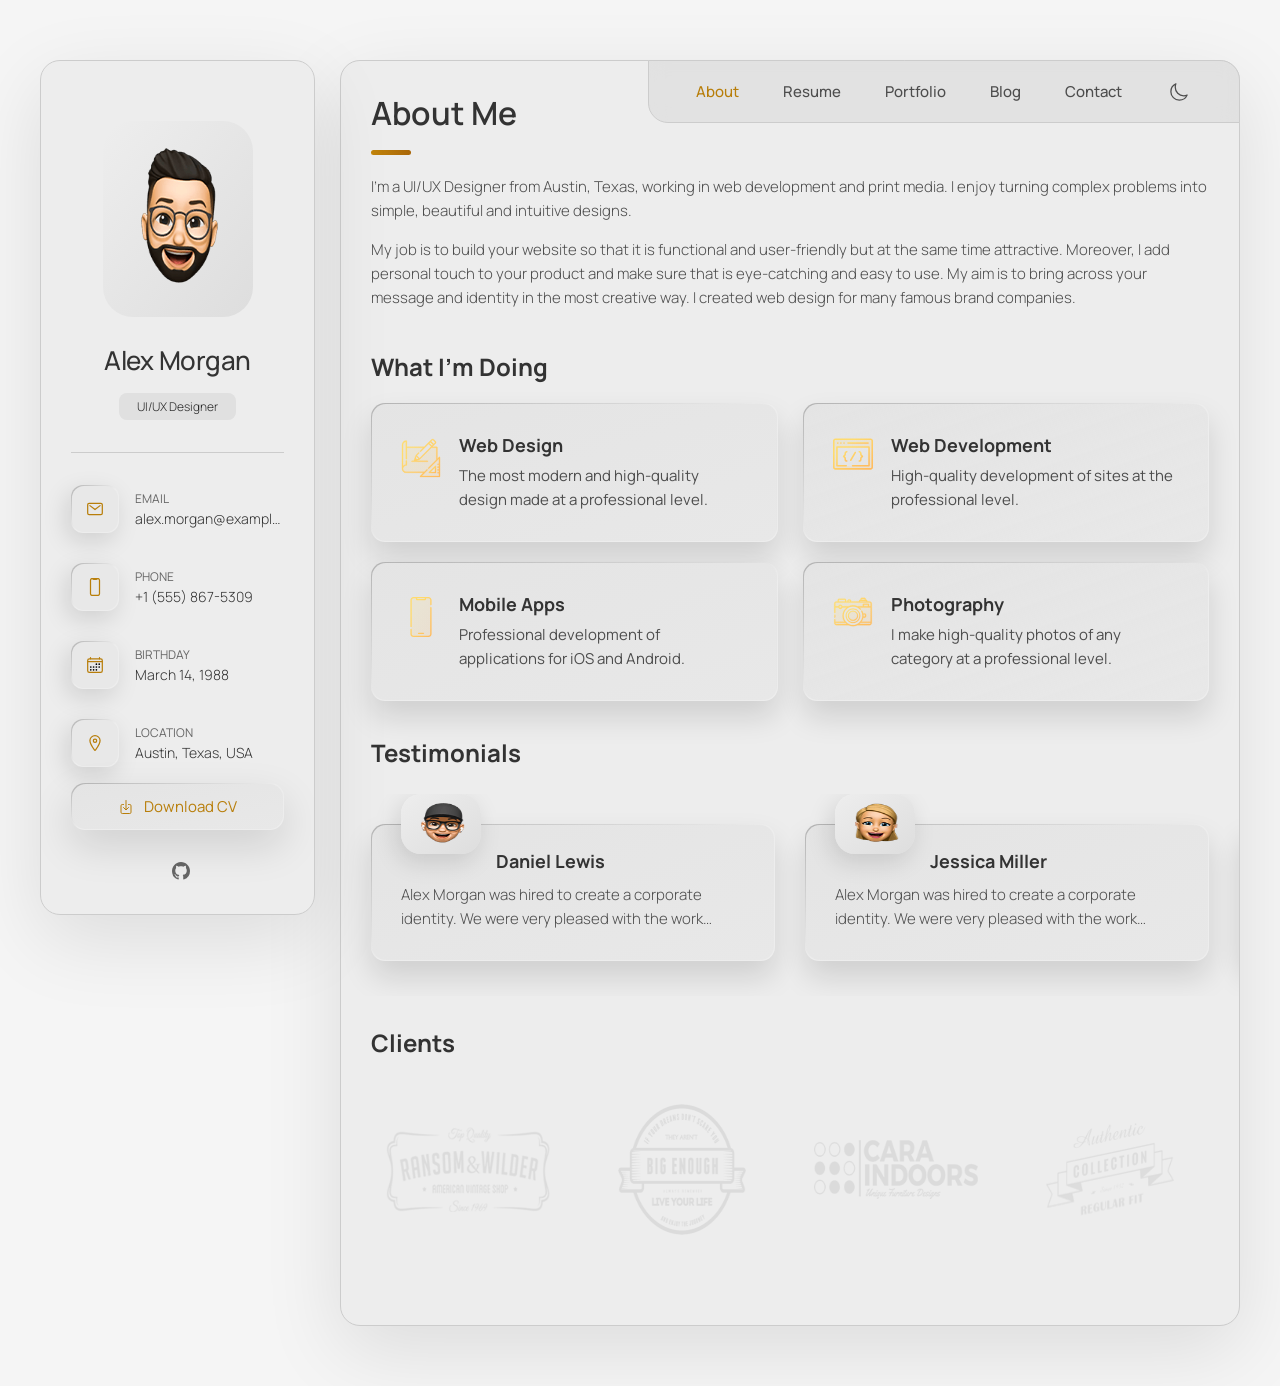
==== commit 4171a5e9: "Switch site typography to Manrope" ====
--- a/index.html
+++ b/index.html
@@ -41,6 +41,9 @@
     - custom css link
   -->
   <link rel="stylesheet" href="./assets/css/style.css">
+  <link rel="preconnect" href="https://fonts.googleapis.com">
+  <link rel="preconnect" href="https://fonts.gstatic.com" crossorigin>
+  <link href="https://fonts.googleapis.com/css2?family=Manrope:wght@300;400;500;600;700&display=swap" rel="stylesheet">
 
   <script>
     (function () {
--- a/assets/css/style.css
+++ b/assets/css/style.css
@@ -76,7 +76,7 @@
    */
 
   /* font-family */
-  --ff-helvetica: Helvetica, Arial, sans-serif;
+  --ff-manrope: 'Manrope', Helvetica, Arial, sans-serif;
 
   /* font-size */
   --fs-1: 24px;
@@ -216,7 +216,7 @@
 
 :focus { outline-color: var(--orange-yellow-crayola); }
 
-html { font-family: var(--ff-helvetica); }
+html { font-family: var(--ff-manrope); }
 
 body { background: var(--smoky-black); }
 
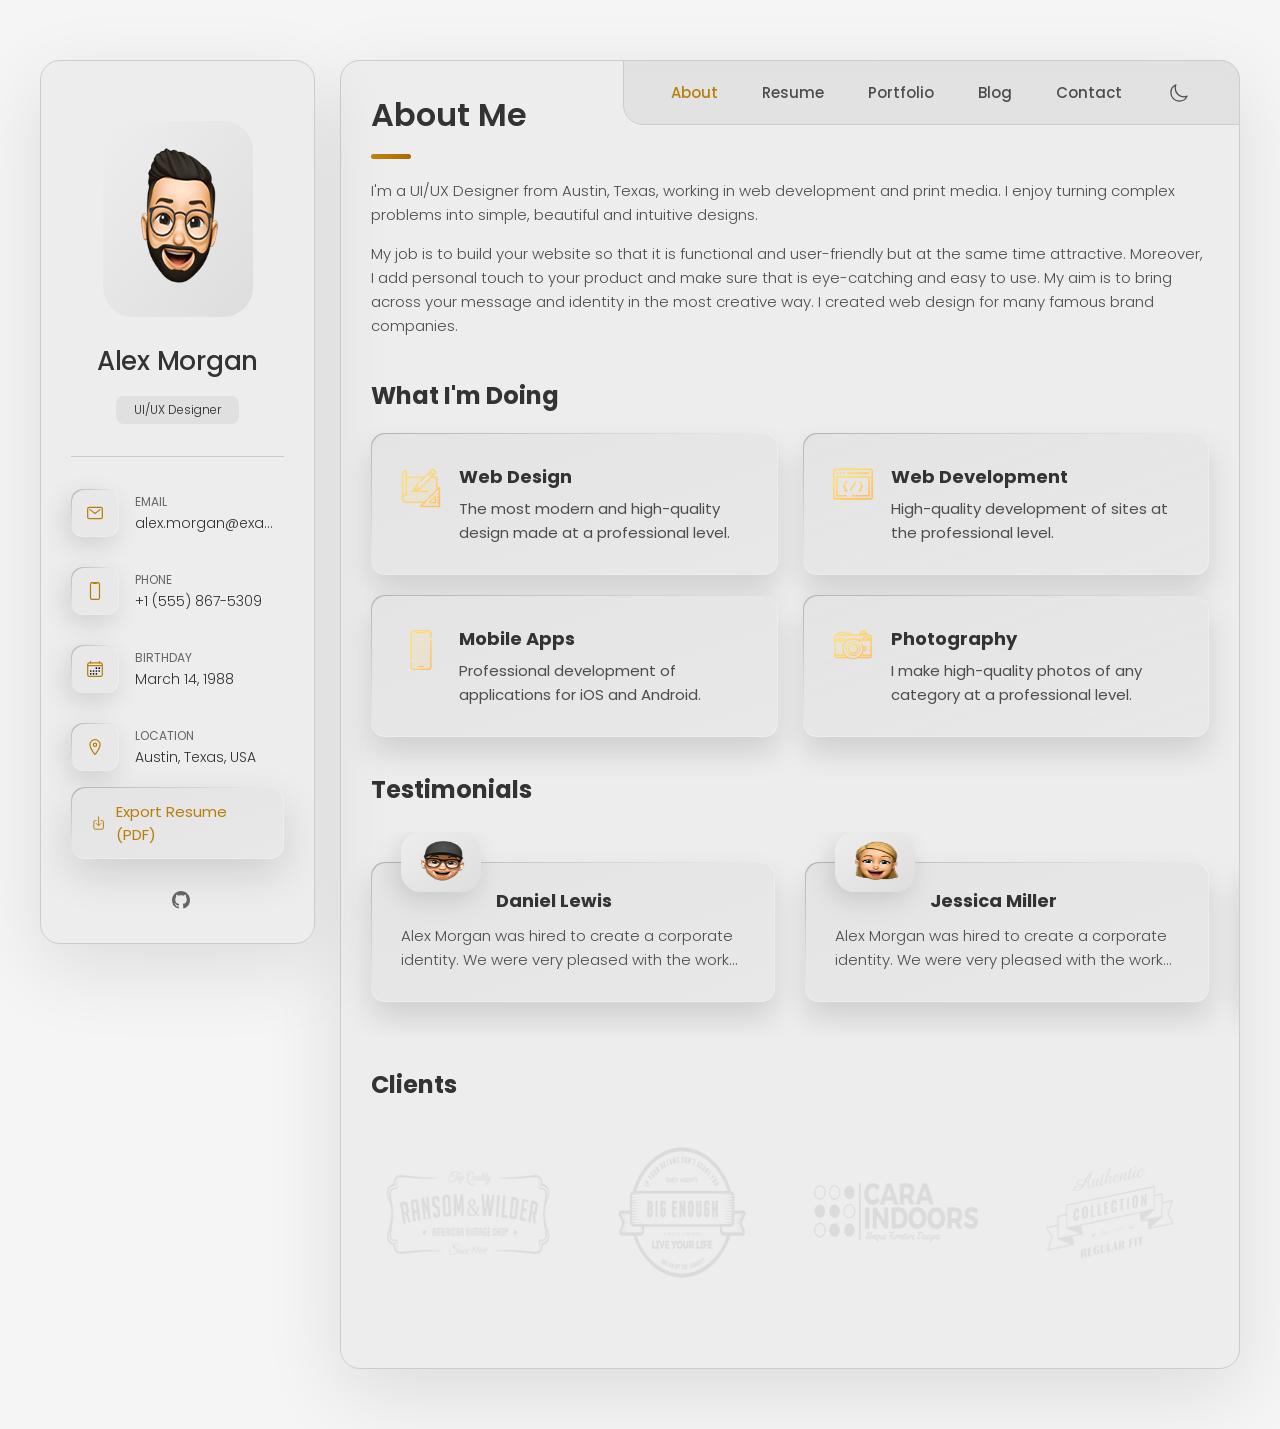
==== commit 513b57ba: "Add live resume export through native PDF printing" ====
--- a/index.html
+++ b/index.html
@@ -41,9 +41,14 @@
     - custom css link
   -->
   <link rel="stylesheet" href="./assets/css/style.css">
+  <link rel="stylesheet" href="./assets/css/resume-print.css" media="print">
+
+  <!--
+    - google font link
+  -->
   <link rel="preconnect" href="https://fonts.googleapis.com">
   <link rel="preconnect" href="https://fonts.gstatic.com" crossorigin>
-  <link href="https://fonts.googleapis.com/css2?family=Manrope:wght@300;400;500;600;700&display=swap" rel="stylesheet">
+  <link href="https://fonts.googleapis.com/css2?family=Poppins:wght@300;400;500;600&display=swap" rel="stylesheet">
 
   <script>
     (function () {
@@ -172,10 +177,10 @@
 
         </ul>
 
-        <a href="assets/cv.pdf" download class="cv-btn">
+        <button type="button" class="cv-btn" data-resume-export>
           <svg class="icon" viewBox="0 0 512 512" aria-hidden="true" focusable="false"><path d="M336 176h40a40 40 0 0140 40v208a40 40 0 01-40 40H136a40 40 0 01-40-40V216a40 40 0 0140-40h40" fill="none" stroke="currentColor" stroke-linecap="round" stroke-linejoin="round"/><path fill="none" stroke="currentColor" stroke-linecap="round" stroke-linejoin="round" d="M176 272l80 80 80-80M256 48v288"/></svg>
-          <span>Download CV</span>
-        </a>
+          <span>Export Resume (PDF)</span>
+        </button>
 
         <div class="separator"></div>
 
@@ -553,6 +558,8 @@
 
         <header>
           <h2 class="h2 article-title">Resume</h2>
+          <button type="button" class="cv-btn" data-resume-export>Export Resume (PDF)</button>
+          <p class="resume-export-hint">Choose “Save as PDF” in the print dialog to download your resume.</p>
         </header>
 
         <section class="timeline">
@@ -1281,6 +1288,7 @@
     - custom js link
   -->
   <script src="./assets/js/script.js"></script>
+  <script src="./assets/js/resume-export.js"></script>
 
 
 
--- a/assets/css/style.css
+++ b/assets/css/style.css
@@ -76,7 +76,7 @@
    */
 
   /* font-family */
-  --ff-manrope: 'Manrope', Helvetica, Arial, sans-serif;
+  --ff-poppins: 'Poppins', sans-serif;
 
   /* font-size */
   --fs-1: 24px;
@@ -216,7 +216,7 @@
 
 :focus { outline-color: var(--orange-yellow-crayola); }
 
-html { font-family: var(--ff-manrope); }
+html { font-family: var(--ff-poppins); }
 
 body { background: var(--smoky-black); }
 
@@ -1376,6 +1376,12 @@
 
 .cv-btn:hover::before { background: var(--bg-gradient-yellow-2); }
 
+.resume-export-hint {
+  color: var(--light-gray);
+  font-size: var(--fs-6);
+  margin-bottom: 24px;
+}
+
 
 
 
--- a/assets/css/resume-print.css
+++ b/assets/css/resume-print.css
@@ -0,0 +1,74 @@
+/* Loaded only for printing; use the live resume as the single source of truth. */
+@page { margin: 15mm; }
+
+*, *::before, *::after {
+  color: #000 !important;
+  background: transparent !important;
+  box-shadow: none !important;
+  text-shadow: none !important;
+  animation: none !important;
+  transition: none !important;
+}
+
+body { background: #fff !important; }
+
+main, .main-content, .sidebar, article.resume {
+  display: block !important;
+  position: static !important;
+  width: auto !important;
+  min-width: 0 !important;
+  max-width: none !important;
+  height: auto !important;
+  max-height: none !important;
+  margin: 0 !important;
+  padding: 0 !important;
+  border: 0 !important;
+  border-radius: 0 !important;
+  overflow: visible !important;
+  opacity: 1 !important;
+  visibility: visible !important;
+}
+
+article:not(.resume), .navbar, button, .resume-export-hint,
+.avatar-box, .social-list, .separator, .icon-box,
+.skill-progress-bg, .contact-title {
+  display: none !important;
+}
+
+.sidebar-info, .sidebar-info_more {
+  display: block !important;
+  opacity: 1 !important;
+  visibility: visible !important;
+}
+
+.info-content .name, .info-content .title {
+  text-align: left !important;
+  white-space: normal !important;
+  margin: 0 0 6pt !important;
+  padding: 0 !important;
+}
+
+.contacts-list {
+  display: flex !important;
+  flex-wrap: wrap;
+  gap: 6pt 14pt !important;
+  margin: 10pt 0 18pt;
+}
+
+.contact-info { width: auto !important; max-width: none !important; }
+.contact-info .contact-link { white-space: normal !important; }
+.contact-info time { display: none !important; }
+.contact-info :is(a, address) { font-size: 10pt !important; }
+
+.resume .article-title { margin-bottom: 16pt; }
+.article-title::after, .timeline-item::before,
+.timeline-item::after, .content-card::before { display: none !important; }
+
+.timeline { margin-bottom: 18pt; }
+.timeline .title-wrapper { margin-bottom: 10pt; }
+.timeline-list { margin-left: 0; }
+.timeline-item, .skills-item { break-inside: avoid; }
+.timeline-item-title, .timeline-text, .timeline-list span { font-size: 10pt; }
+.resume h3 { font-size: 14pt; break-after: avoid; }
+.skills-list { padding: 0; border: 0; }
+.skills-item:not(:last-child) { margin-bottom: 8pt; }
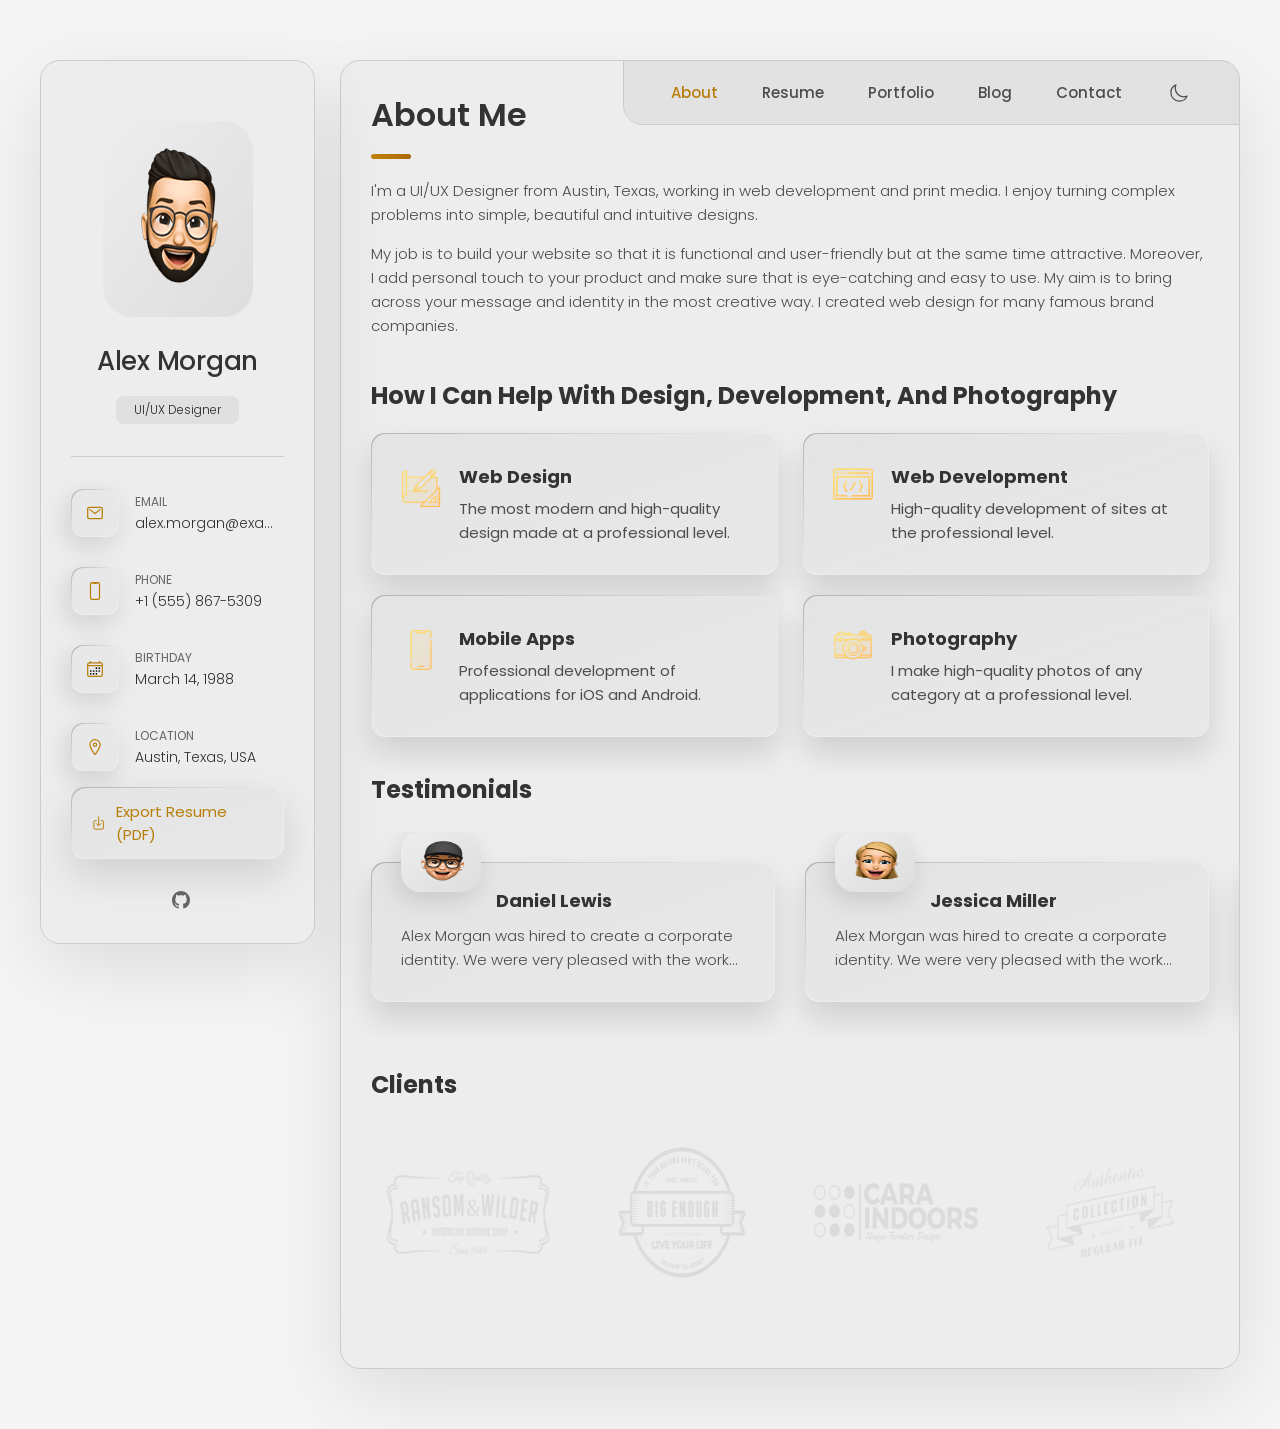
==== commit f0f36f50: "Clarify About section services heading" ====
--- a/index.html
+++ b/index.html
@@ -238,7 +238,7 @@
           </li>
 
           <li class="navbar-item">
-            <button class="theme-btn" data-theme-btn aria-label="Toggle light/dark theme">
+            <button type="button" class="theme-btn" data-theme-btn aria-label="Switch to light mode">
               <svg class="icon theme-icon theme-icon--sun" viewBox="0 0 512 512" aria-hidden="true" focusable="false"><path fill="none" stroke="currentColor" stroke-linecap="round" stroke-miterlimit="10" d="M256 48v48M256 416v48M403.08 108.92l-33.94 33.94M142.86 369.14l-33.94 33.94M464 256h-48M96 256H48M403.08 403.08l-33.94-33.94M142.86 142.86l-33.94-33.94"/><circle cx="256" cy="256" r="80" fill="none" stroke="currentColor" stroke-linecap="round" stroke-miterlimit="10"/></svg>
               <svg class="icon theme-icon theme-icon--moon" viewBox="0 0 512 512" aria-hidden="true" focusable="false"><path d="M160 136c0-30.62 4.51-61.61 16-88C99.57 81.27 48 159.32 48 248c0 119.29 96.71 216 216 216 88.68 0 166.73-51.57 200-128-26.39 11.49-57.38 16-88 16-119.29 0-216-96.71-216-216z" fill="none" stroke="currentColor" stroke-linecap="round" stroke-linejoin="round"/></svg>
             </button>
@@ -285,7 +285,7 @@
 
         <section class="service">
 
-          <h3 class="h3 service-title">What i'm doing</h3>
+          <h3 class="h3 service-title">How I can help with design, development, and photography</h3>
 
           <ul class="service-list">
 
--- a/assets/css/style.css
+++ b/assets/css/style.css
@@ -272,7 +272,7 @@
 svg.icon { width: 1em; height: 1em; }
 svg.icon [stroke] { stroke-width: var(--icon-stroke-width, 32); }
 
-.theme-icon--moon { display: none; }
+.theme-btn .theme-icon--moon { display: none; }
 :root[data-theme="light"] .theme-icon--sun  { display: none; }
 :root[data-theme="light"] .theme-icon--moon { display: block; }
 
